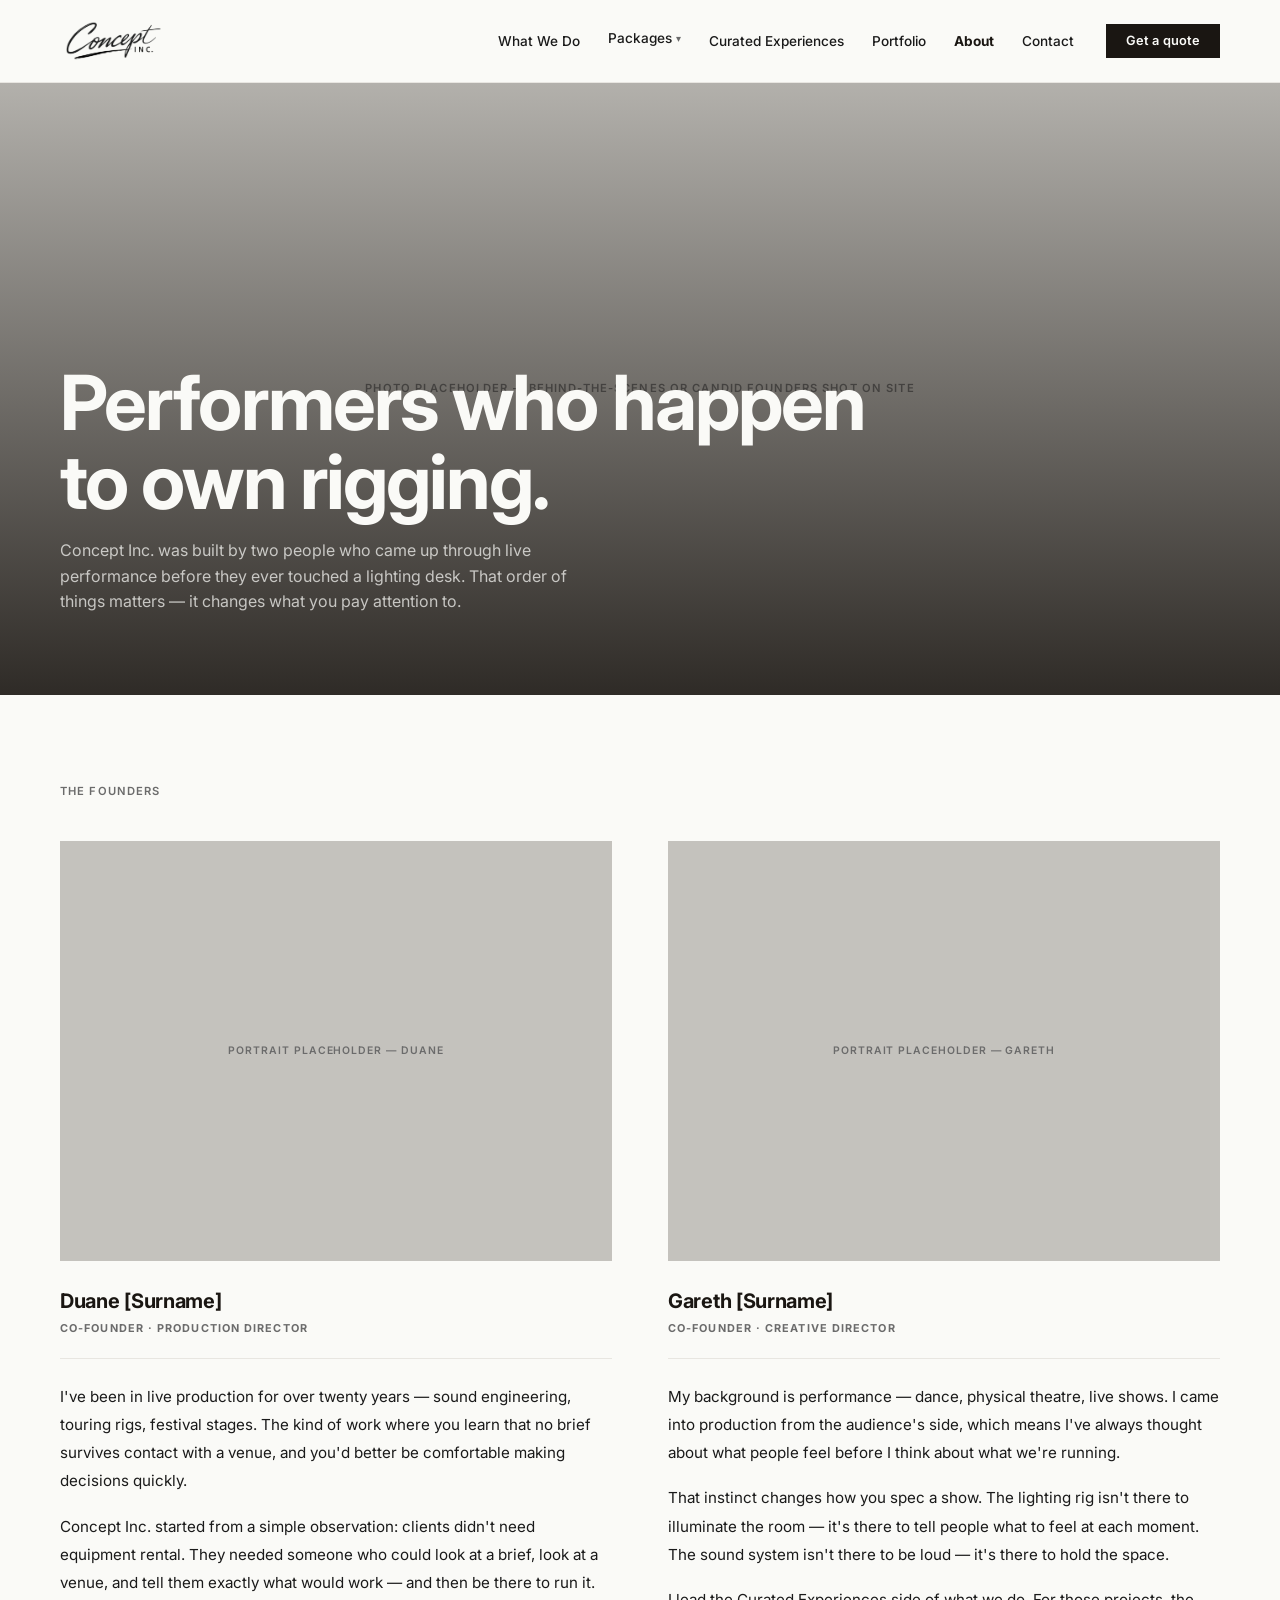
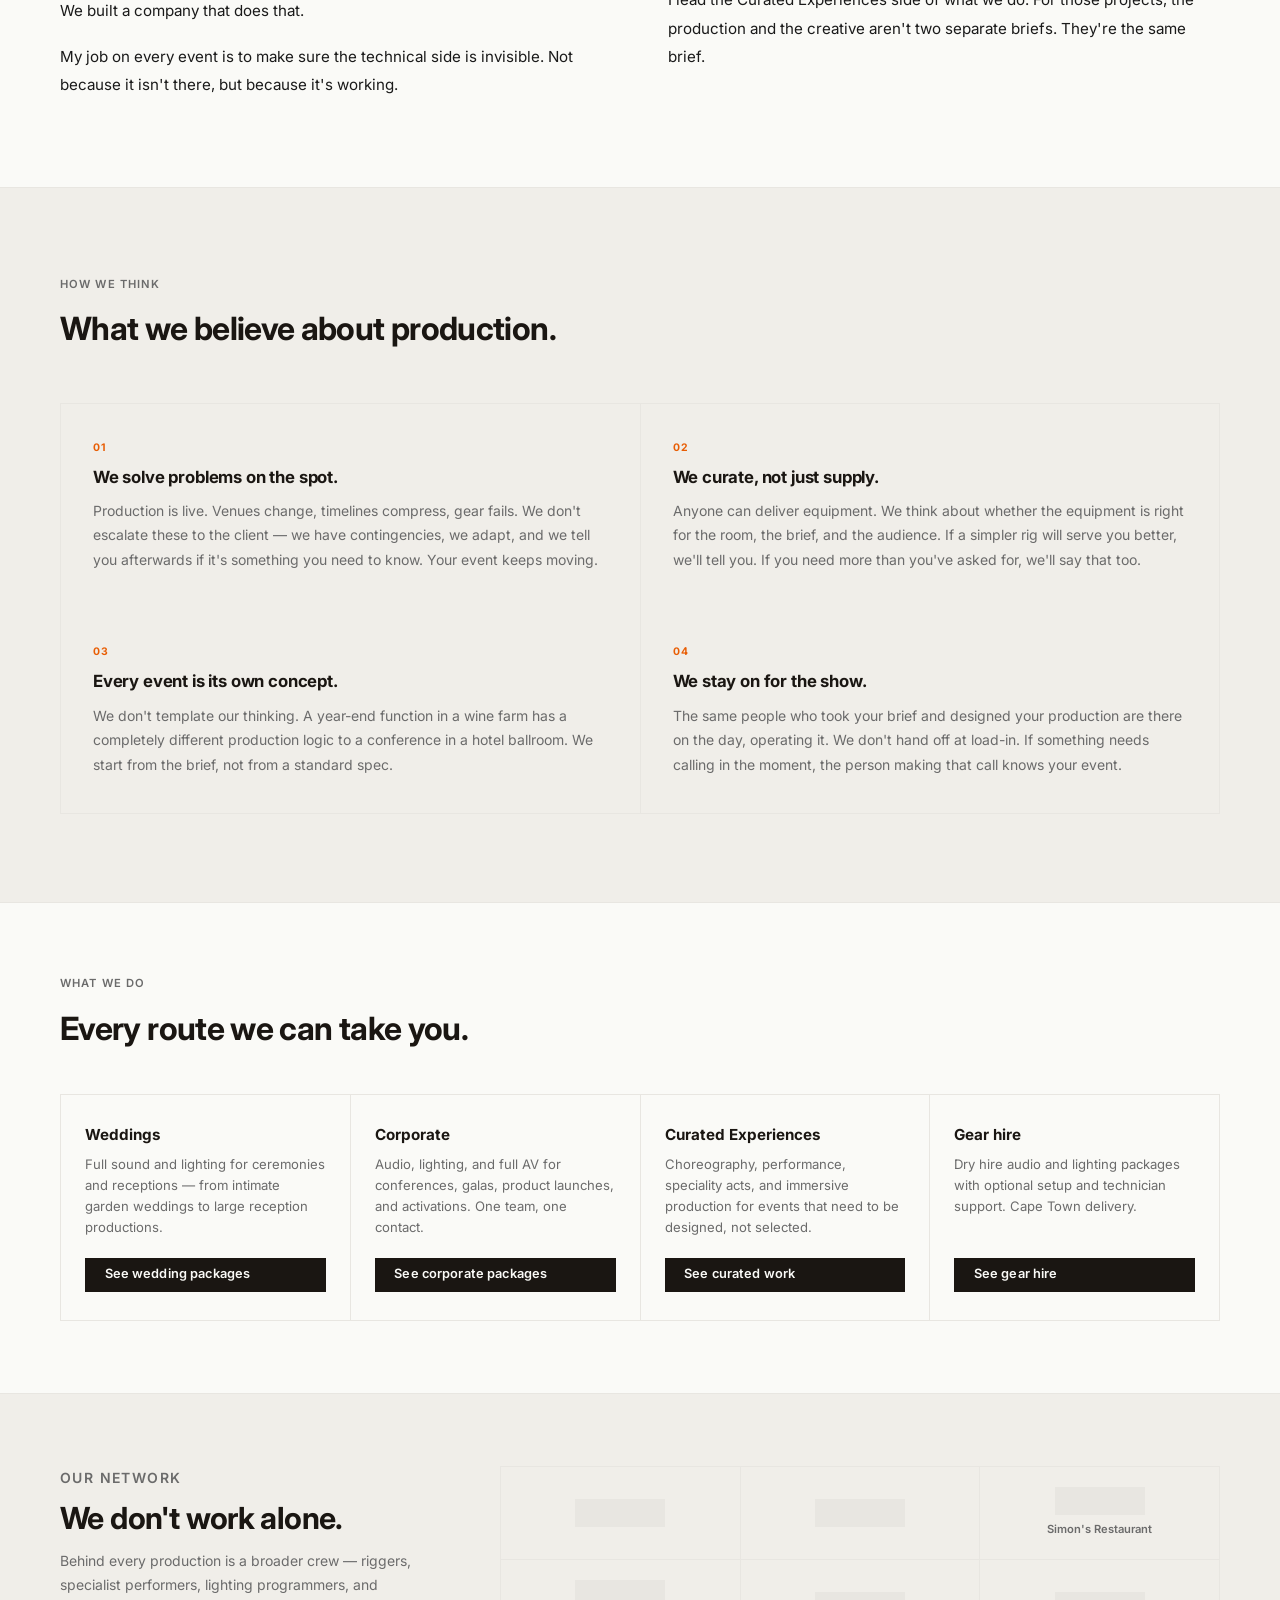
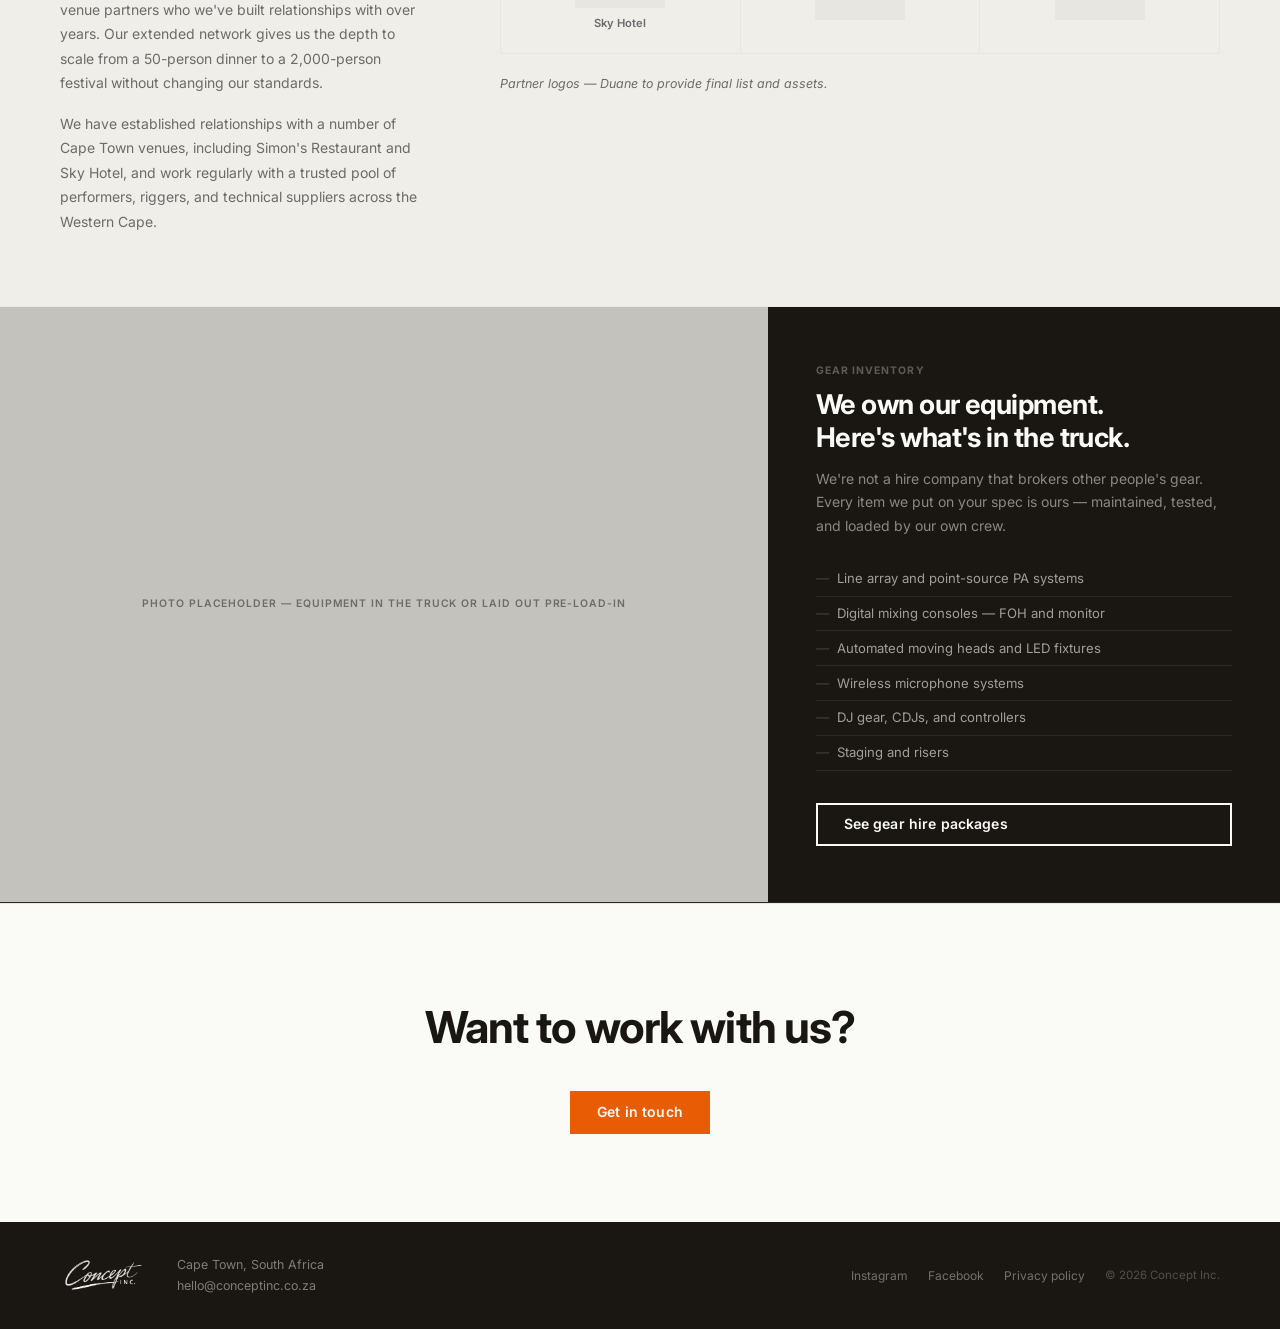
==== about/index.html @ bd7dcf30 "feat: add About page" ====
<!DOCTYPE html>
<html lang="en">
<head>
  <meta charset="UTF-8">
  <meta name="viewport" content="width=device-width, initial-scale=1.0">
  <title>About — Concept Inc.</title>
  <meta name="description" content="Concept Inc. was founded by Duane and Gareth — performers who crossed into production. Cape Town's turnkey event production company.">
  <link rel="preconnect" href="https://fonts.googleapis.com">
  <link rel="preconnect" href="https://fonts.gstatic.com" crossorigin>
  <link href="https://fonts.googleapis.com/css2?family=Inter:ital,wght@0,400;0,500;0,600;0,700;1,700&display=swap" rel="stylesheet">
  <link rel="stylesheet" href="../shared/styles.css">

  <style>
    /*
     * About page — page-specific styles.
     * Most human page on the site. Warmer, more storytelling.
     * Orange: 2× — philosophy numbers (#1), footer CTA btn (#2).
     */

    /* =============================================
       HERO — warmer, more personal than service pages
       ============================================= */
    .hero { min-height: 58vh; }
    .hero-subhead { margin-bottom: 0; }
    @media (min-width: 768px) { .hero { min-height: 68vh; } }

    /* =============================================
       FOUNDERS — 2-col side by side on desktop
       ============================================= */
    .about-founders {
      padding: 5.5rem 0;
      background-color: var(--off-white);
      border-bottom: 1px solid var(--light-grey);
    }

    .about-founders > .container > .section-label {
      margin-bottom: 2.5rem;
    }

    .founders-grid {
      display: grid;
      grid-template-columns: 1fr;
      gap: 4.5rem;
    }

    @media (min-width: 768px) {
      .founders-grid {
        grid-template-columns: repeat(2, 1fr);
        gap: 3.5rem;
      }
    }

    .founder-portrait {
      width: 100%;
      aspect-ratio: 3 / 4;
      max-height: 420px;
      background-color: var(--placeholder);
      display: flex;
      align-items: center;
      justify-content: center;
      color: var(--mid-grey);
      font-size: 0.65rem;
      font-weight: 600;
      letter-spacing: 0.09em;
      text-transform: uppercase;
      margin-bottom: 1.5rem;
      object-fit: cover;
    }

    .founder-name {
      font-size: 1.25rem;
      font-weight: 700;
      color: var(--black);
      letter-spacing: -0.015em;
      margin-bottom: 0.2rem;
    }

    .founder-role {
      font-size: 0.68rem;
      font-weight: 700;
      letter-spacing: 0.1em;
      text-transform: uppercase;
      color: var(--mid-grey);
      display: block;
      margin-bottom: 1.5rem;
      padding-bottom: 1.25rem;
      border-bottom: 1px solid var(--light-grey);
    }

    .founder-bio p {
      font-size: 0.95rem;
      color: var(--soft-black);
      line-height: 1.85;
      margin-bottom: 1.1rem;
    }

    .founder-bio p:last-child { margin-bottom: 0; }

    /* =============================================
       PHILOSOPHY — 4 principles.
       Orange step numbers. 2-col on desktop.
       ============================================= */
    .about-philosophy {
      padding: 5.5rem 0;
      background-color: var(--soft-grey);
      border-bottom: 1px solid var(--light-grey);
    }

    .about-philosophy > .container > .section-label {
      margin-bottom: 0.6rem;
    }

    .about-philosophy > .container > h2 {
      font-size: clamp(1.4rem, 3.5vw, 2rem);
      font-weight: 700;
      color: var(--black);
      letter-spacing: -0.02em;
      margin-bottom: 3rem;
    }

    .philosophy-grid {
      display: grid;
      grid-template-columns: 1fr;
      gap: 0;
    }

    @media (min-width: 768px) {
      .philosophy-grid {
        grid-template-columns: repeat(2, 1fr);
        gap: 0 1px;
        background-color: var(--light-grey);
        border: 1px solid var(--light-grey);
      }
    }

    .philosophy-item {
      padding: 2rem 0;
      border-top: 1px solid var(--light-grey);
    }

    @media (min-width: 768px) {
      .philosophy-item {
        padding: 2.25rem 2rem;
        background-color: var(--soft-grey);
        border-top: none;
      }
    }

    .philosophy-num {
      display: block;
      font-size: 0.65rem;
      font-weight: 700;
      letter-spacing: 0.1em;
      text-transform: uppercase;
      color: var(--orange); /* orange #1 */
      margin-bottom: 0.65rem;
    }

    .philosophy-item h3 {
      font-size: 1.05rem;
      font-weight: 700;
      color: var(--black);
      letter-spacing: -0.01em;
      margin-bottom: 0.65rem;
      line-height: 1.3;
    }

    .philosophy-item p {
      font-size: 0.875rem;
      color: var(--mid-grey);
      line-height: 1.75;
    }

    /* =============================================
       CAPABILITY STRIP
       4 package routes — routing section.
       ============================================= */
    .about-capabilities {
      padding: 4.5rem 0;
      background-color: var(--off-white);
      border-bottom: 1px solid var(--light-grey);
    }

    .about-capabilities > .container > .section-label {
      margin-bottom: 0.6rem;
    }

    .about-capabilities > .container > h2 {
      font-size: clamp(1.4rem, 3.5vw, 2rem);
      font-weight: 700;
      color: var(--black);
      letter-spacing: -0.02em;
      margin-bottom: 2.5rem;
    }

    .capability-grid {
      display: grid;
      grid-template-columns: 1fr;
      gap: 1px;
      background-color: var(--light-grey);
      border: 1px solid var(--light-grey);
    }

    @media (min-width: 560px) {
      .capability-grid { grid-template-columns: repeat(2, 1fr); }
    }

    @media (min-width: 900px) {
      .capability-grid { grid-template-columns: repeat(4, 1fr); }
    }

    .capability-card {
      background-color: var(--off-white);
      padding: 1.75rem 1.5rem;
      display: flex;
      flex-direction: column;
      gap: 0;
    }

    .capability-card h3 {
      font-size: 0.95rem;
      font-weight: 700;
      color: var(--black);
      margin-bottom: 0.4rem;
    }

    .capability-card p {
      font-size: 0.82rem;
      color: var(--mid-grey);
      line-height: 1.6;
      flex: 1;
      margin-bottom: 1.25rem;
    }

    /* =============================================
       PARTNERS & NETWORK
       Logo placeholders + network description.
       ============================================= */
    .about-partners {
      padding: 4.5rem 0;
      background-color: var(--soft-grey);
      border-bottom: 1px solid var(--light-grey);
    }

    .partners-inner {
      display: grid;
      grid-template-columns: 1fr;
      gap: 3rem;
    }

    @media (min-width: 768px) {
      .partners-inner {
        grid-template-columns: 1fr 2fr;
        gap: 5rem;
        align-items: start;
      }
    }

    .partners-intro .section-label {
      margin-bottom: 0.6rem;
    }

    .partners-intro h2 {
      font-size: clamp(1.3rem, 3.5vw, 1.9rem);
      font-weight: 700;
      color: var(--black);
      letter-spacing: -0.02em;
      line-height: 1.2;
      margin-bottom: 0.75rem;
    }

    .partners-intro p {
      font-size: 0.875rem;
      color: var(--mid-grey);
      line-height: 1.75;
    }

    .partners-logos {
      display: grid;
      grid-template-columns: repeat(2, 1fr);
      gap: 1px;
      background-color: var(--light-grey);
      border: 1px solid var(--light-grey);
    }

    @media (min-width: 480px) {
      .partners-logos { grid-template-columns: repeat(3, 1fr); }
    }

    .partner-logo-ph {
      background-color: var(--soft-grey);
      padding: 1.5rem 1.25rem;
      display: flex;
      align-items: center;
      justify-content: center;
    }

    .partner-logo-inner {
      width: 90px;
      height: 28px;
      background-color: var(--light-grey);
    }

    .partner-logo-label {
      font-size: 0.7rem;
      font-weight: 600;
      color: var(--mid-grey);
      text-align: center;
    }

    .partner-named {
      flex-direction: column;
      gap: 0.4rem;
      background-color: var(--soft-grey);
      padding: 1.25rem;
    }

    .about-partners .partners-note {
      font-size: 0.78rem;
      color: var(--mid-grey);
      line-height: 1.65;
      margin-top: 1.25rem;
      font-style: italic;
    }

    /* =============================================
       GEAR INVENTORY TEASER
       Brand black. Split: image left, content right.
       ============================================= */
    .about-gear {
      background-color: var(--black);
      border-bottom: 1px solid rgba(250, 250, 247, 0.08);
    }

    .gear-inner {
      display: grid;
      grid-template-columns: 1fr;
    }

    @media (min-width: 768px) {
      .gear-inner { grid-template-columns: 3fr 2fr; }
    }

    .gear-img {
      min-height: 280px;
      background-color: var(--placeholder);
      display: flex;
      align-items: center;
      justify-content: center;
      color: var(--mid-grey);
      font-size: 0.65rem;
      font-weight: 600;
      letter-spacing: 0.09em;
      text-transform: uppercase;
    }

    @media (min-width: 768px) { .gear-img { min-height: 400px; } }

    .gear-content {
      padding: 3rem 2rem;
      display: flex;
      flex-direction: column;
      justify-content: center;
      gap: 0;
    }

    @media (min-width: 768px) { .gear-content { padding: 3.5rem 3rem; } }

    .gear-label {
      font-size: 0.65rem;
      font-weight: 700;
      letter-spacing: 0.1em;
      text-transform: uppercase;
      color: rgba(250, 250, 247, 0.3);
      display: block;
      margin-bottom: 0.6rem;
    }

    .gear-content h2 {
      font-size: clamp(1.2rem, 3vw, 1.7rem);
      font-weight: 700;
      color: var(--off-white);
      letter-spacing: -0.02em;
      line-height: 1.2;
      margin-bottom: 0.75rem;
    }

    .gear-content > p {
      font-size: 0.875rem;
      color: rgba(250, 250, 247, 0.5);
      line-height: 1.7;
      margin-bottom: 1.5rem;
    }

    .gear-list {
      list-style: none;
      margin-bottom: 2rem;
    }

    .gear-list li {
      font-size: 0.82rem;
      color: rgba(250, 250, 247, 0.6);
      padding: 0.4rem 0;
      border-bottom: 1px solid rgba(250, 250, 247, 0.08);
      display: flex;
      align-items: center;
      gap: 0.5rem;
    }

    .gear-list li::before {
      content: '—';
      color: rgba(250, 250, 247, 0.2);
      flex-shrink: 0;
    }

  </style>
</head>
<body>


  <!-- ============================================================
       HEADER
       ============================================================ -->
  <header class="site-header">
    <div class="container">

      <a href="/" class="wordmark" aria-label="Concept Inc. home">
        <img src="../assets/logo v1.png" alt="Concept Inc." class="wordmark-img">
      </a>

      <div class="header-right">

        <nav aria-label="Primary navigation">
          <ul class="site-nav">
            <li><a href="/what-we-do">What We Do</a></li>
            <li class="has-dropdown">
              <a href="#" class="dropdown-toggle">Packages <span class="chevron" aria-hidden="true">▾</span></a>
              <ul class="dropdown">
                <li><a href="/packages/weddings">Weddings</a></li>
                <li><a href="/packages/corporate">Corporate</a></li>
                <li><a href="/packages/gear-hire">Gear hire</a></li>
                <li><a href="/packages/bespoke">Bespoke quote</a></li>
              </ul>
            </li>
            <li><a href="/curated-experiences">Curated Experiences</a></li>
            <li><a href="/portfolio">Portfolio</a></li>
            <li><a href="/about" aria-current="page">About</a></li>
            <li><a href="/contact">Contact</a></li>
          </ul>
        </nav>

        <div class="header-actions">
          <a href="/contact" class="btn btn-black btn-sm header-quote">Get a quote</a>
          <span class="mobile-toggle" aria-label="Open menu">Menu</span>
        </div>

      </div>

    </div>
  </header>


  <!-- ============================================================
       HERO — personal, warmer than service pages. No CTAs.
       ============================================================ -->
  <section class="hero" aria-label="About Concept Inc.">

    <div class="hero-bg" aria-hidden="true" role="img">
      PHOTO PLACEHOLDER — Behind-the-scenes or candid founders shot on site
    </div>

    <div class="hero-overlay" aria-hidden="true"></div>

    <div class="hero-content">
      <h1>Performers who happen<br>to own rigging.</h1>
      <p class="hero-subhead">
        Concept Inc. was built by two people who came up through live
        performance before they ever touched a lighting desk. That order
        of things matters — it changes what you pay attention to.
      </p>
    </div>

  </section>


  <!-- ============================================================
       FOUNDERS — Duane and Gareth side by side.
       ============================================================ -->
  <section class="about-founders" aria-label="Our founders">
    <div class="container">

      <p class="section-label">The founders</p>

      <div class="founders-grid">

        <!-- Duane -->
        <div class="founder">
          <div class="founder-portrait img-placeholder" role="img" aria-label="Duane — portrait placeholder">
            Portrait placeholder — Duane
          </div>
          <h2 class="founder-name">Duane [Surname]</h2>
          <span class="founder-role">Co-founder · Production Director</span>
          <div class="founder-bio">
            <p>
              I've been in live production for over twenty years — sound
              engineering, touring rigs, festival stages. The kind of work
              where you learn that no brief survives contact with a venue,
              and you'd better be comfortable making decisions quickly.
            </p>
            <p>
              Concept Inc. started from a simple observation: clients didn't
              need equipment rental. They needed someone who could look at
              a brief, look at a venue, and tell them exactly what would
              work — and then be there to run it. We built a company that
              does that.
            </p>
            <p>
              My job on every event is to make sure the technical side is
              invisible. Not because it isn't there, but because it's working.
            </p>
          </div>
        </div>

        <!-- Gareth -->
        <div class="founder">
          <div class="founder-portrait img-placeholder" role="img" aria-label="Gareth — portrait placeholder">
            Portrait placeholder — Gareth
          </div>
          <h2 class="founder-name">Gareth [Surname]</h2>
          <span class="founder-role">Co-founder · Creative Director</span>
          <div class="founder-bio">
            <p>
              My background is performance — dance, physical theatre, live
              shows. I came into production from the audience's side, which
              means I've always thought about what people feel before I think
              about what we're running.
            </p>
            <p>
              That instinct changes how you spec a show. The lighting rig
              isn't there to illuminate the room — it's there to tell people
              what to feel at each moment. The sound system isn't there to
              be loud — it's there to hold the space.
            </p>
            <p>
              I lead the Curated Experiences side of what we do. For those
              projects, the production and the creative aren't two separate
              briefs. They're the same brief.
            </p>
          </div>
        </div>

      </div>

    </div>
  </section>


  <!-- ============================================================
       PHILOSOPHY — 4 principles. Orange step numbers.
       ============================================================ -->
  <section class="about-philosophy" aria-label="Our philosophy">
    <div class="container">

      <p class="section-label">How we think</p>
      <h2>What we believe about production.</h2>

      <div class="philosophy-grid">

        <div class="philosophy-item">
          <span class="philosophy-num">01</span>
          <h3>We solve problems on the spot.</h3>
          <p>
            Production is live. Venues change, timelines compress, gear
            fails. We don't escalate these to the client — we have
            contingencies, we adapt, and we tell you afterwards if it's
            something you need to know. Your event keeps moving.
          </p>
        </div>

        <div class="philosophy-item">
          <span class="philosophy-num">02</span>
          <h3>We curate, not just supply.</h3>
          <p>
            Anyone can deliver equipment. We think about whether the
            equipment is right for the room, the brief, and the audience.
            If a simpler rig will serve you better, we'll tell you. If
            you need more than you've asked for, we'll say that too.
          </p>
        </div>

        <div class="philosophy-item">
          <span class="philosophy-num">03</span>
          <h3>Every event is its own concept.</h3>
          <p>
            We don't template our thinking. A year-end function in a wine
            farm has a completely different production logic to a conference
            in a hotel ballroom. We start from the brief, not from a
            standard spec.
          </p>
        </div>

        <div class="philosophy-item">
          <span class="philosophy-num">04</span>
          <h3>We stay on for the show.</h3>
          <p>
            The same people who took your brief and designed your production
            are there on the day, operating it. We don't hand off at
            load-in. If something needs calling in the moment, the person
            making that call knows your event.
          </p>
        </div>

      </div>

    </div>
  </section>


  <!-- ============================================================
       CAPABILITY STRIP — 4 package routes
       ============================================================ -->
  <section class="about-capabilities" aria-label="What we do">
    <div class="container">

      <p class="section-label">What we do</p>
      <h2>Every route we can take you.</h2>

      <div class="capability-grid">

        <div class="capability-card">
          <h3>Weddings</h3>
          <p>Full sound and lighting for ceremonies and receptions — from intimate garden weddings to large reception productions.</p>
          <a href="/packages/weddings" class="btn btn-black btn-sm">See wedding packages</a>
        </div>

        <div class="capability-card">
          <h3>Corporate</h3>
          <p>Audio, lighting, and full AV for conferences, galas, product launches, and activations. One team, one contact.</p>
          <a href="/packages/corporate" class="btn btn-black btn-sm">See corporate packages</a>
        </div>

        <div class="capability-card">
          <h3>Curated Experiences</h3>
          <p>Choreography, performance, speciality acts, and immersive production for events that need to be designed, not selected.</p>
          <a href="/curated-experiences" class="btn btn-black btn-sm">See curated work</a>
        </div>

        <div class="capability-card">
          <h3>Gear hire</h3>
          <p>Dry hire audio and lighting packages with optional setup and technician support. Cape Town delivery.</p>
          <a href="/packages/gear-hire" class="btn btn-black btn-sm">See gear hire</a>
        </div>

      </div>

    </div>
  </section>


  <!-- ============================================================
       PARTNERS & NETWORK
       Supplier partners + key venue relationships.
       ============================================================ -->
  <section class="about-partners" aria-label="Partners and network">
    <div class="container">
      <div class="partners-inner">

        <!-- Left: intro -->
        <div class="partners-intro">
          <p class="section-label">Our network</p>
          <h2>We don't work alone.</h2>
          <p>
            Behind every production is a broader crew — riggers, specialist
            performers, lighting programmers, and venue partners who we've
            built relationships with over years. Our extended network gives
            us the depth to scale from a 50-person dinner to a 2,000-person
            festival without changing our standards.
          </p>
          <p style="margin-top:1rem; font-size: 0.875rem; color: var(--mid-grey); line-height:1.75;">
            We have established relationships with a number of Cape Town
            venues, including Simon's Restaurant and Sky Hotel, and work
            regularly with a trusted pool of performers, riggers, and
            technical suppliers across the Western Cape.
          </p>
        </div>

        <!-- Right: logo placeholders -->
        <div>
          <div class="partners-logos">

            <div class="partner-logo-ph">
              <div>
                <div class="partner-logo-inner"></div>
              </div>
            </div>

            <div class="partner-logo-ph">
              <div>
                <div class="partner-logo-inner"></div>
              </div>
            </div>

            <div class="partner-logo-ph" style="flex-direction:column; gap:0.4rem; align-items:center; justify-content:center; padding:1.25rem;">
              <div class="partner-logo-inner"></div>
              <span class="partner-logo-label">Simon's Restaurant</span>
            </div>

            <div class="partner-logo-ph" style="flex-direction:column; gap:0.4rem; align-items:center; justify-content:center; padding:1.25rem;">
              <div class="partner-logo-inner"></div>
              <span class="partner-logo-label">Sky Hotel</span>
            </div>

            <div class="partner-logo-ph">
              <div>
                <div class="partner-logo-inner"></div>
              </div>
            </div>

            <div class="partner-logo-ph">
              <div>
                <div class="partner-logo-inner"></div>
              </div>
            </div>

          </div>
          <p class="partners-note">Partner logos — Duane to provide final list and assets.</p>
        </div>

      </div>
    </div>
  </section>


  <!-- ============================================================
       GEAR INVENTORY TEASER
       Brand black. Image left, content right.
       ============================================================ -->
  <section class="about-gear" aria-label="Our equipment">
    <div class="container" style="padding:0; max-width:100%;">
      <div class="gear-inner">

        <div class="gear-img" role="img" aria-label="Gear / equipment photo placeholder">
          PHOTO PLACEHOLDER — Equipment in the truck or laid out pre-load-in
        </div>

        <div class="gear-content">
          <span class="gear-label">Gear inventory</span>
          <h2>We own our equipment.<br>Here's what's in the truck.</h2>
          <p>
            We're not a hire company that brokers other people's gear.
            Every item we put on your spec is ours — maintained, tested,
            and loaded by our own crew.
          </p>
          <ul class="gear-list" aria-label="Equipment categories">
            <li>Line array and point-source PA systems</li>
            <li>Digital mixing consoles — FOH and monitor</li>
            <li>Automated moving heads and LED fixtures</li>
            <li>Wireless microphone systems</li>
            <li>DJ gear, CDJs, and controllers</li>
            <li>Staging and risers</li>
          </ul>
          <a href="/packages/gear-hire" class="btn btn-outline-light">See gear hire packages</a>
        </div>

      </div>
    </div>
  </section>


  <!-- ============================================================
       FOOTER CTA
       ============================================================ -->
  <section class="footer-cta" aria-label="Get in touch">
    <div class="container">
      <h2>Want to work with us?</h2>
      <a href="/contact" class="btn btn-orange">Get in touch</a>
    </div>
  </section>


  <!-- ============================================================
       FOOTER
       ============================================================ -->
  <footer class="site-footer" aria-label="Site footer">
    <div class="container">

      <div class="footer-top">
        <a href="/" class="footer-wordmark" aria-label="Concept Inc. home">
          <img src="../assets/logo v1 light.png" alt="Concept Inc." style="height:40px;width:auto;display:block;">
        </a>
        <p class="footer-meta">
          Cape Town, South Africa<br>
          hello@conceptinc.co.za
        </p>
      </div>

      <nav aria-label="Footer links">
        <div class="footer-links">
          <a href="#">Instagram</a>
          <a href="#">Facebook</a>
          <a href="#">Privacy policy</a>
          <span class="footer-copy">© 2026 Concept Inc.</span>
        </div>
      </nav>

    </div>
  </footer>


</body>
</html>
---- shared/styles.css ----
/*
 * shared/styles.css
 * Concept Inc. wireframe — styles shared across all pages.
 * Google Fonts <link> is included per-page in each HTML <head>.
 */

/* =============================================
   RESET & BASE
   ============================================= */
*, *::before, *::after {
  box-sizing: border-box;
  margin: 0;
  padding: 0;
}

:root {
  --black:         #1A1612;
  --off-white:     #FAFAF7;
  --orange:        #E85D04;
  --soft-black:    #1A1A1A;
  --mid-grey:      #6B6B6B;
  --light-grey:    #E8E6E1;
  --soft-grey:     #F0EEE9;
  --placeholder:   #C4C2BD;
  --header-height: 82px;
}

html { font-size: 16px; }

body {
  font-family: 'Inter', sans-serif;
  background-color: var(--off-white);
  color: var(--soft-black);
  line-height: 1.6;
}

/* =============================================
   LAYOUT
   ============================================= */
.container {
  width: 100%;
  max-width: 1200px;
  margin: 0 auto;
  padding: 0 1.25rem;
}

/* =============================================
   UTILITIES
   ============================================= */
.img-placeholder {
  background-color: var(--placeholder);
  display: flex;
  align-items: center;
  justify-content: center;
  color: var(--mid-grey);
  font-size: 0.7rem;
  font-weight: 600;
  letter-spacing: 0.08em;
  text-transform: uppercase;
}

.eyebrow {
  display: block;
  font-size: 0.7rem;
  font-weight: 600;
  letter-spacing: 0.12em;
  text-transform: uppercase;
}

.section-label {
  font-size: 0.7rem;
  font-weight: 600;
  letter-spacing: 0.1em;
  text-transform: uppercase;
  color: var(--mid-grey);
  margin-bottom: 0.75rem;
}

.card-link {
  margin-top: 0.9rem;
  font-size: 0.82rem;
  font-weight: 600;
  color: var(--black);
  text-decoration: none;
  display: inline-flex;
  align-items: center;
  gap: 0.3rem;
}

.card-link::after { content: '→'; }

/* =============================================
   BUTTONS
   ============================================= */
.btn {
  display: inline-block;
  padding: 0.8rem 1.6rem;
  font-family: 'Inter', sans-serif;
  font-size: 0.875rem;
  font-weight: 600;
  letter-spacing: 0.01em;
  text-decoration: none;
  border: 2px solid transparent;
  cursor: pointer;
  line-height: 1;
}

.btn-sm { padding: 0.55rem 1.1rem; font-size: 0.8rem; }

.btn-black {
  background-color: var(--black);
  color: var(--off-white);
  border-color: var(--black);
}

.btn-outline-dark {
  background-color: transparent;
  color: var(--black);
  border-color: var(--black);
}

.btn-outline-light {
  background-color: transparent;
  color: var(--off-white);
  border-color: var(--off-white);
}

.btn-orange {
  background-color: var(--orange);
  color: var(--off-white);
  border-color: var(--orange);
}

/* =============================================
   HEADER
   ============================================= */
.site-header {
  position: sticky;
  top: 0;
  z-index: 100;
  background-color: var(--off-white);
  border-bottom: 1px solid var(--light-grey);
  padding: 1rem 0;
}

.site-header .container {
  display: flex;
  align-items: center;
  justify-content: flex-start;
  gap: 1rem;
}

.wordmark {
  display: flex;
  align-items: center;
  flex-shrink: 0;
  text-decoration: none;
}

.wordmark-img {
  height: 50px;
  width: auto;
  display: block;
}

/* Nav — hidden on mobile, shown at md+ */
.site-nav {
  display: none;
  list-style: none;
  gap: 1.75rem;
}

.site-nav a {
  font-size: 0.85rem;
  font-weight: 500;
  color: var(--soft-black);
  text-decoration: none;
}

.site-nav a:hover { color: var(--black); }

.site-nav a[aria-current="page"] {
  color: var(--black);
  font-weight: 700;
}

/* Packages dropdown */
.has-dropdown { position: relative; }

.dropdown-toggle {
  display: flex;
  align-items: center;
  gap: 0.25rem;
  cursor: default;
}

.chevron {
  font-size: 0.6rem;
  color: var(--mid-grey);
}

.dropdown {
  display: none;
  list-style: none;
  padding: 0;
}

/* Desktop: absolute panel below parent */
@media (min-width: 768px) {
  .dropdown {
    position: absolute;
    top: calc(100% + 0.75rem);
    left: 0;
    z-index: 200;
    background-color: var(--off-white);
    border: 1px solid var(--light-grey);
    min-width: 160px;
    padding: 0.4rem 0;
  }

  .has-dropdown:hover .dropdown,
  .has-dropdown:focus-within .dropdown {
    display: block;
  }

  .dropdown li a {
    display: block;
    padding: 0.55rem 1rem;
    font-size: 0.82rem;
    font-weight: 500;
    color: var(--soft-black);
    white-space: nowrap;
  }

  .dropdown li a:hover {
    background-color: var(--light-grey);
    color: var(--black);
  }
}

/* Mobile: inline expand on focus */
@media (max-width: 767px) {
  .has-dropdown:focus-within .dropdown {
    display: block;
    padding-left: 1rem;
    margin-top: 0.4rem;
  }

  .dropdown li a {
    display: block;
    padding: 0.35rem 0;
    font-size: 0.82rem;
    font-weight: 500;
    color: var(--soft-black);
  }
}

.header-right {
  display: flex;
  align-items: center;
  gap: 2rem;
  margin-left: auto;
}

.header-actions { display: flex; align-items: center; gap: 1rem; }

.header-quote { display: none; }

.mobile-toggle {
  font-size: 0.75rem;
  font-weight: 500;
  color: var(--mid-grey);
  border: 1px solid var(--light-grey);
  padding: 0.4rem 0.8rem;
  cursor: pointer;
  letter-spacing: 0.04em;
}

/* =============================================
   HERO — base component
   Each page sets its own min-height.
   ============================================= */
.hero {
  position: relative;
  display: flex;
  align-items: flex-end;
  overflow: hidden;
}

.hero-bg {
  position: absolute;
  inset: 0;
  width: 100%;
  height: 100%;
  background-color: var(--placeholder);
  display: flex;
  align-items: center;
  justify-content: center;
  color: var(--mid-grey);
  font-size: 0.7rem;
  font-weight: 600;
  letter-spacing: 0.1em;
  text-transform: uppercase;
}

.hero-overlay {
  position: absolute;
  inset: 0;
  background: linear-gradient(
    to top,
    rgba(26, 22, 18, 0.88) 0%,
    rgba(26, 22, 18, 0.45) 55%,
    rgba(26, 22, 18, 0.1) 100%
  );
}

.hero-content {
  position: relative;
  z-index: 2;
  width: 100%;
  padding: 3rem 1.25rem 4rem;
  max-width: 1200px;
  margin: 0 auto;
}

.hero h1 {
  font-size: clamp(2.6rem, 8vw, 4.75rem);
  font-weight: 700;
  color: var(--off-white);
  line-height: 1.05;
  letter-spacing: -0.025em;
  margin-bottom: 1rem;
}

.hero-subhead {
  font-size: 1rem;
  color: rgba(250, 250, 247, 0.72);
  line-height: 1.6;
  max-width: 540px;
  margin-bottom: 2rem;
}

.hero-ctas {
  display: flex;
  flex-wrap: wrap;
  gap: 0.75rem;
}

/* =============================================
   FOOTER CTA BAND
   ============================================= */
.footer-cta {
  background-color: var(--off-white);
  padding: 5.5rem 0;
  text-align: center;
  border-top: 1px solid var(--light-grey);
}

.footer-cta h2 {
  font-size: clamp(1.8rem, 5vw, 2.75rem);
  font-weight: 700;
  color: var(--black);
  letter-spacing: -0.02em;
  margin-bottom: 1.75rem;
}

/* =============================================
   SITE FOOTER
   ============================================= */
.site-footer {
  background-color: var(--black);
  padding: 2rem 0;
}

.site-footer .container {
  display: flex;
  flex-direction: column;
  gap: 1.25rem;
}

.footer-top {
  display: flex;
  flex-direction: column;
  gap: 0.75rem;
}

.footer-wordmark { text-decoration: none; }

.footer-meta {
  font-size: 0.78rem;
  color: rgba(250, 250, 247, 0.45);
  line-height: 1.7;
}

.footer-links {
  display: flex;
  flex-wrap: wrap;
  gap: 1.25rem;
}

.footer-links a {
  font-size: 0.75rem;
  color: rgba(250, 250, 247, 0.4);
  text-decoration: none;
}

.footer-links a:hover { color: rgba(250, 250, 247, 0.7); }

.footer-copy {
  font-size: 0.72rem;
  color: rgba(250, 250, 247, 0.25);
}

/* =============================================
   RESPONSIVE — TABLET (≥ 768px)
   ============================================= */
@media (min-width: 768px) {
  .site-nav { display: flex; }
  .header-quote { display: inline-block; }
  .mobile-toggle { display: none; }

  .site-footer .container {
    flex-direction: row;
    align-items: center;
    justify-content: space-between;
  }

  .footer-top {
    flex-direction: row;
    align-items: center;
    gap: 2rem;
  }
}

/* =============================================
   RESPONSIVE — DESKTOP (≥ 1024px)
   ============================================= */
@media (min-width: 1024px) {
  .hero-content { padding-bottom: 5rem; }
}
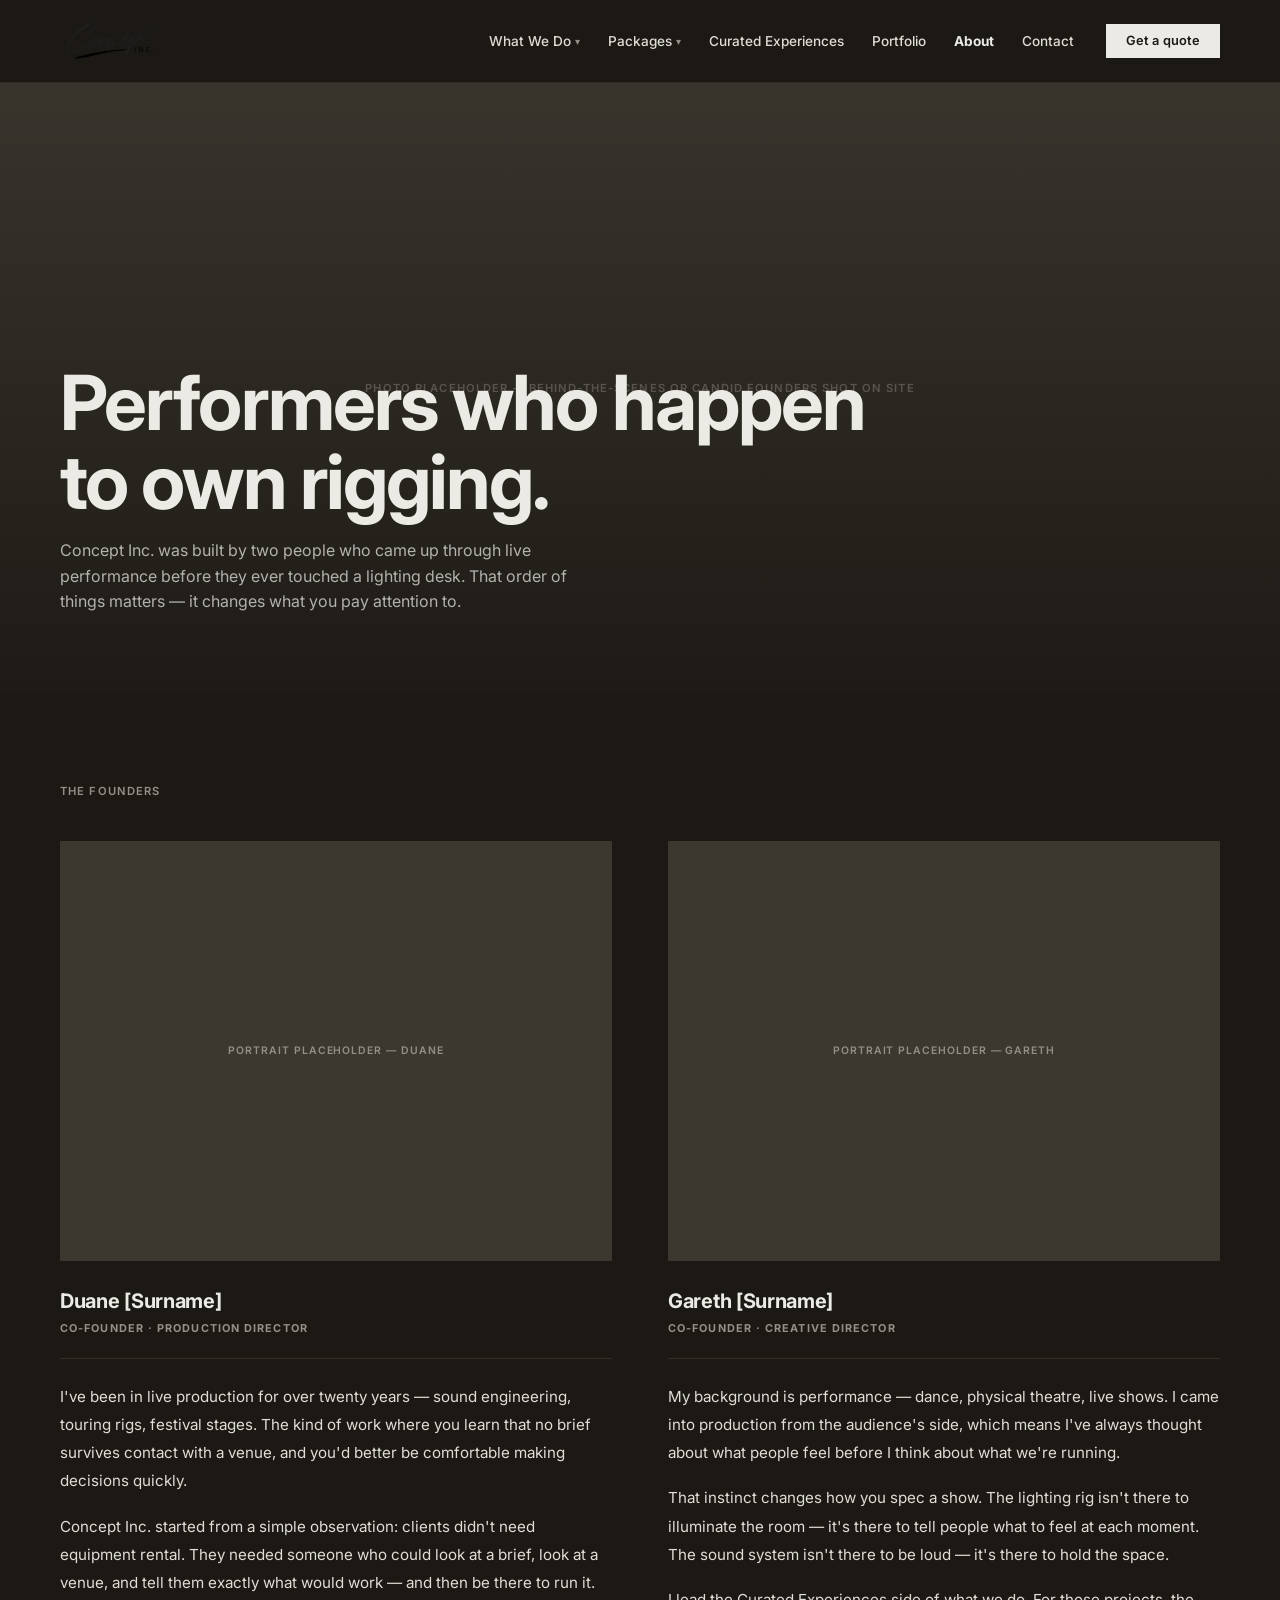
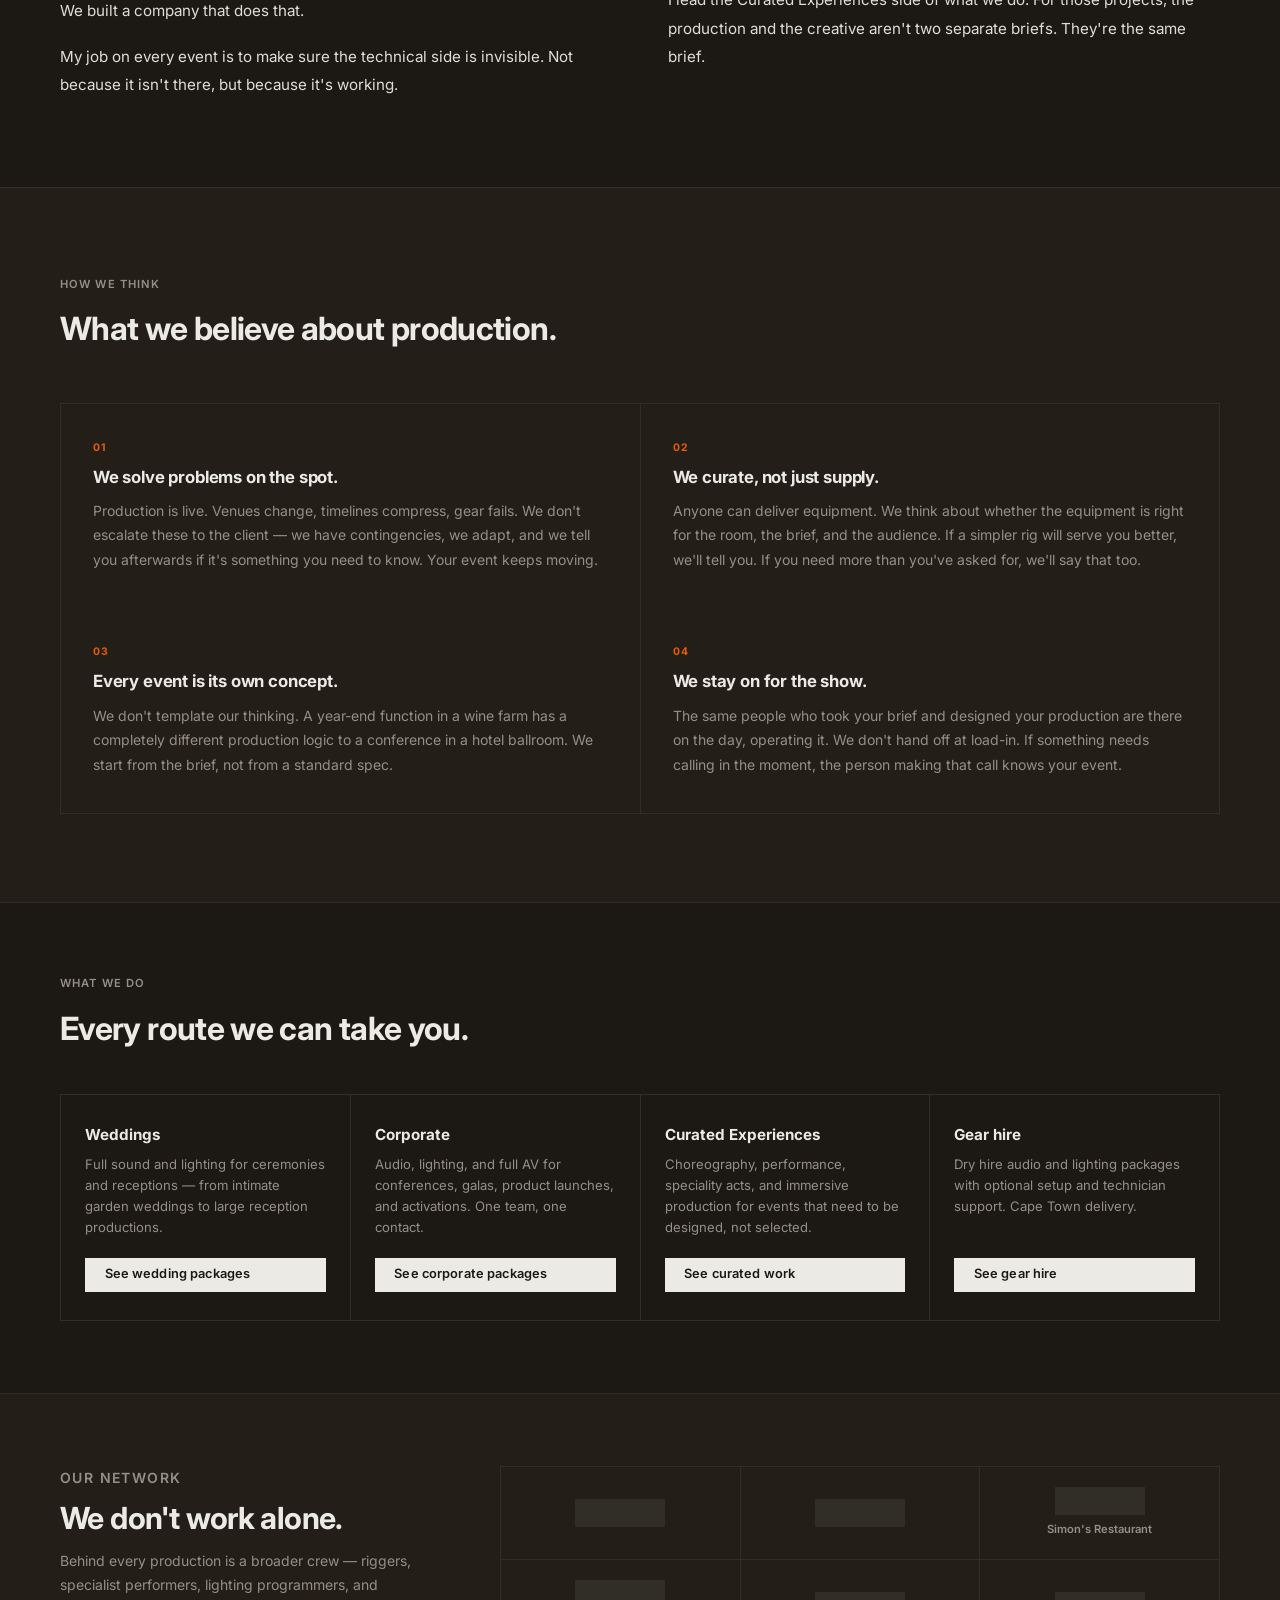
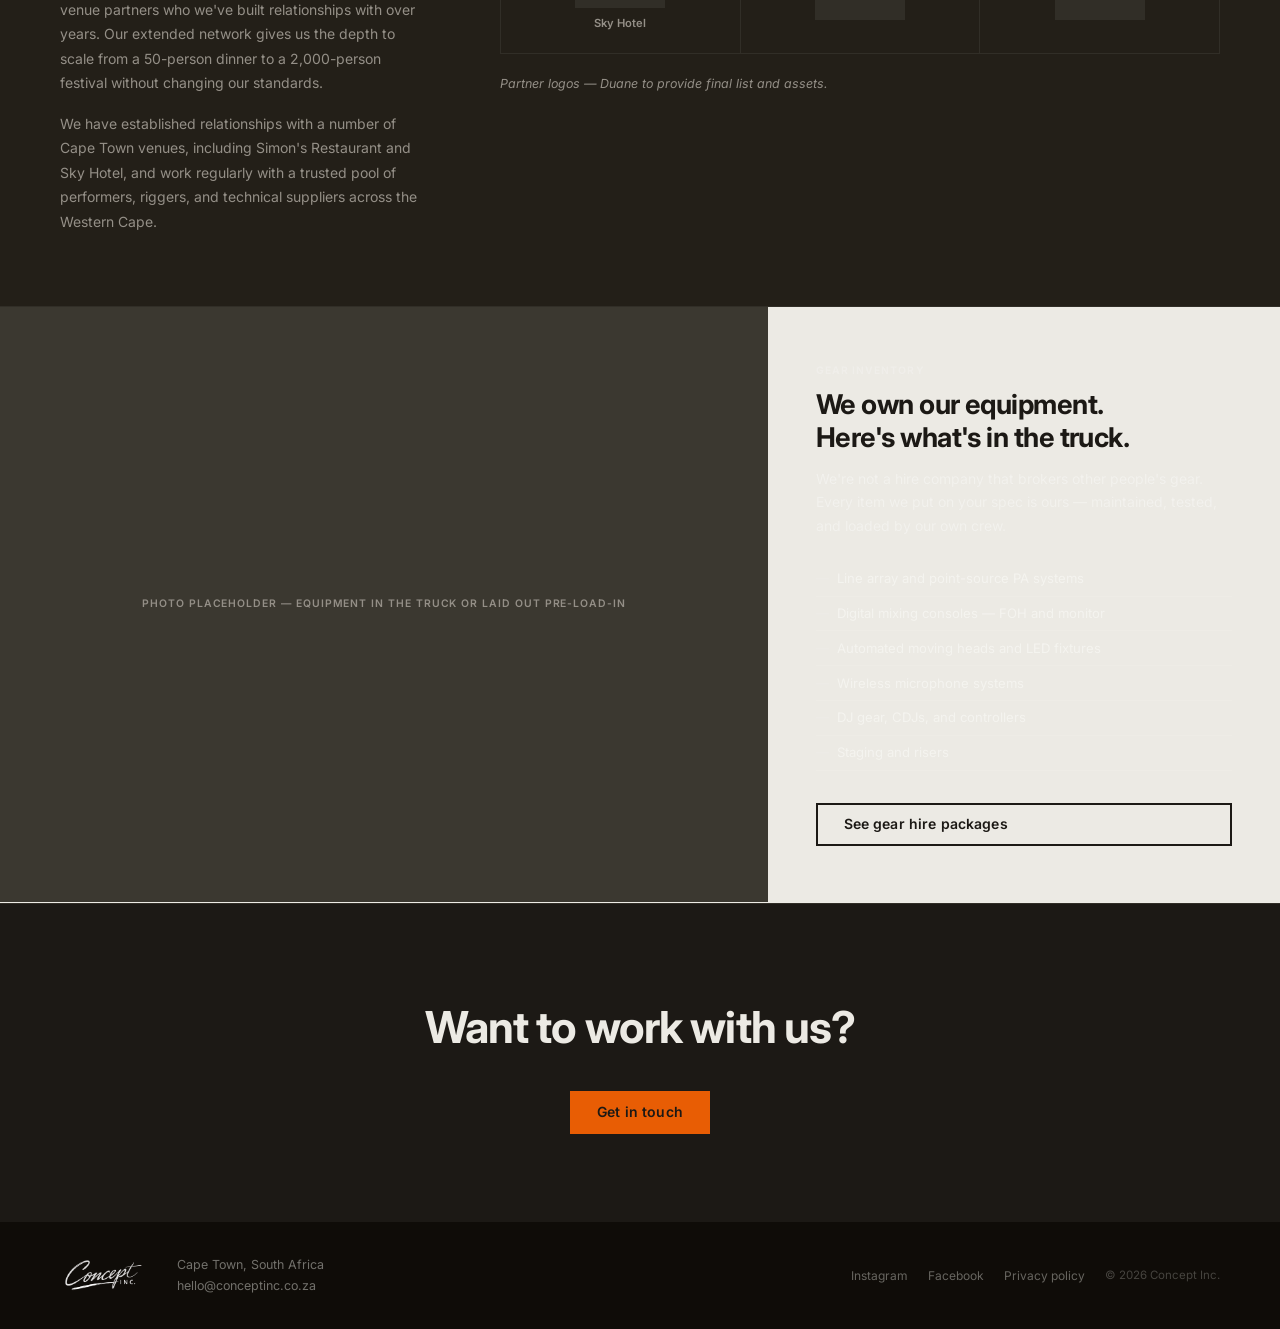
==== commit eab2b03b: "feat: What We Do nav dropdown, fix Packages alignment, dark theme preview - Add What We Do dropdown " ====
--- a/about/index.html
+++ b/about/index.html
@@ -1,5 +1,5 @@
 <!DOCTYPE html>
-<html lang="en">
+<html lang="en" class="dark">
 <head>
   <meta charset="UTF-8">
   <meta name="viewport" content="width=device-width, initial-scale=1.0">
@@ -432,7 +432,15 @@
 
         <nav aria-label="Primary navigation">
           <ul class="site-nav">
-            <li><a href="/what-we-do">What We Do</a></li>
+            <li class="has-dropdown">
+              <a href="/what-we-do" class="dropdown-toggle">What We Do <span class="chevron" aria-hidden="true">▾</span></a>
+              <ul class="dropdown">
+                <li><a href="/what-we-do#audio">Audio</a></li>
+                <li><a href="/what-we-do#lighting">Lighting</a></li>
+                <li><a href="/what-we-do#visual">Visual</a></li>
+                <li><a href="/what-we-do#full-production">Full Production</a></li>
+              </ul>
+            </li>
             <li class="has-dropdown">
               <a href="#" class="dropdown-toggle">Packages <span class="chevron" aria-hidden="true">▾</span></a>
               <ul class="dropdown">
--- a/shared/styles.css
+++ b/shared/styles.css
@@ -188,7 +188,7 @@
 .has-dropdown { position: relative; }
 
 .dropdown-toggle {
-  display: flex;
+  display: inline-flex;
   align-items: center;
   gap: 0.25rem;
   cursor: default;
@@ -438,3 +438,28 @@
 @media (min-width: 1024px) {
   .hero-content { padding-bottom: 5rem; }
 }
+
+/* ==============================================
+   DARK THEME PREVIEW — client preview only.
+   Add class="dark" to <html> on all pages.
+   ============================================= */
+html.dark {
+  --off-white:   #1C1915;
+  --soft-grey:   #231F18;
+  --light-grey:  #312E27;
+  --soft-black:  #E0DDD7;
+  --black:       #ECEAE4;
+  --mid-grey:    #948F87;
+  --placeholder: #3B3830;
+}
+
+/* Hero text — var(--off-white) is now dark, must override */
+html.dark .hero h1 { color: #ECEAE4; }
+html.dark .hero-subhead { color: rgba(236, 234, 228, 0.72); }
+
+/* Site footer — was var(--black) bg (now near-white in dark), re-darken */
+html.dark .site-footer { background-color: #0F0C08; }
+html.dark .footer-meta { color: rgba(236, 234, 228, 0.45); }
+html.dark .footer-links a { color: rgba(236, 234, 228, 0.4); }
+html.dark .footer-links a:hover { color: rgba(236, 234, 228, 0.7); }
+html.dark .footer-copy { color: rgba(236, 234, 228, 0.25); }
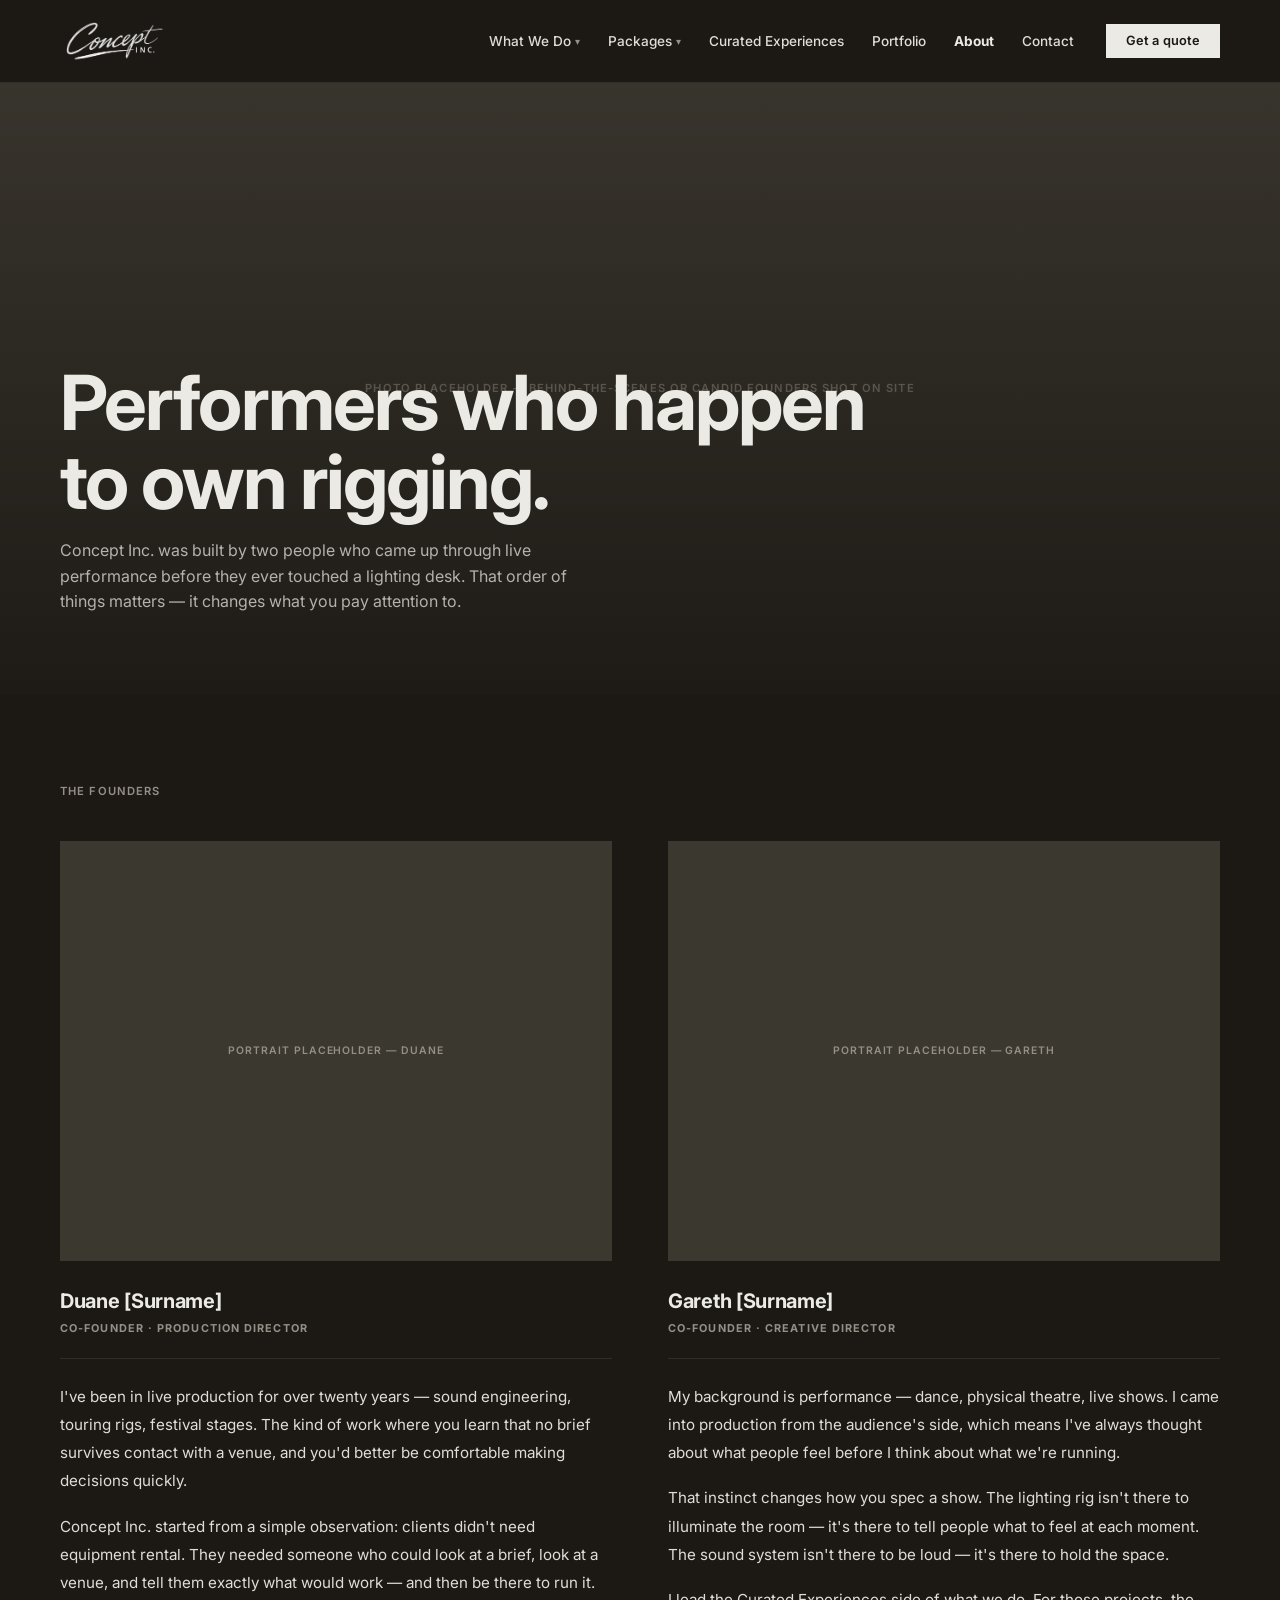
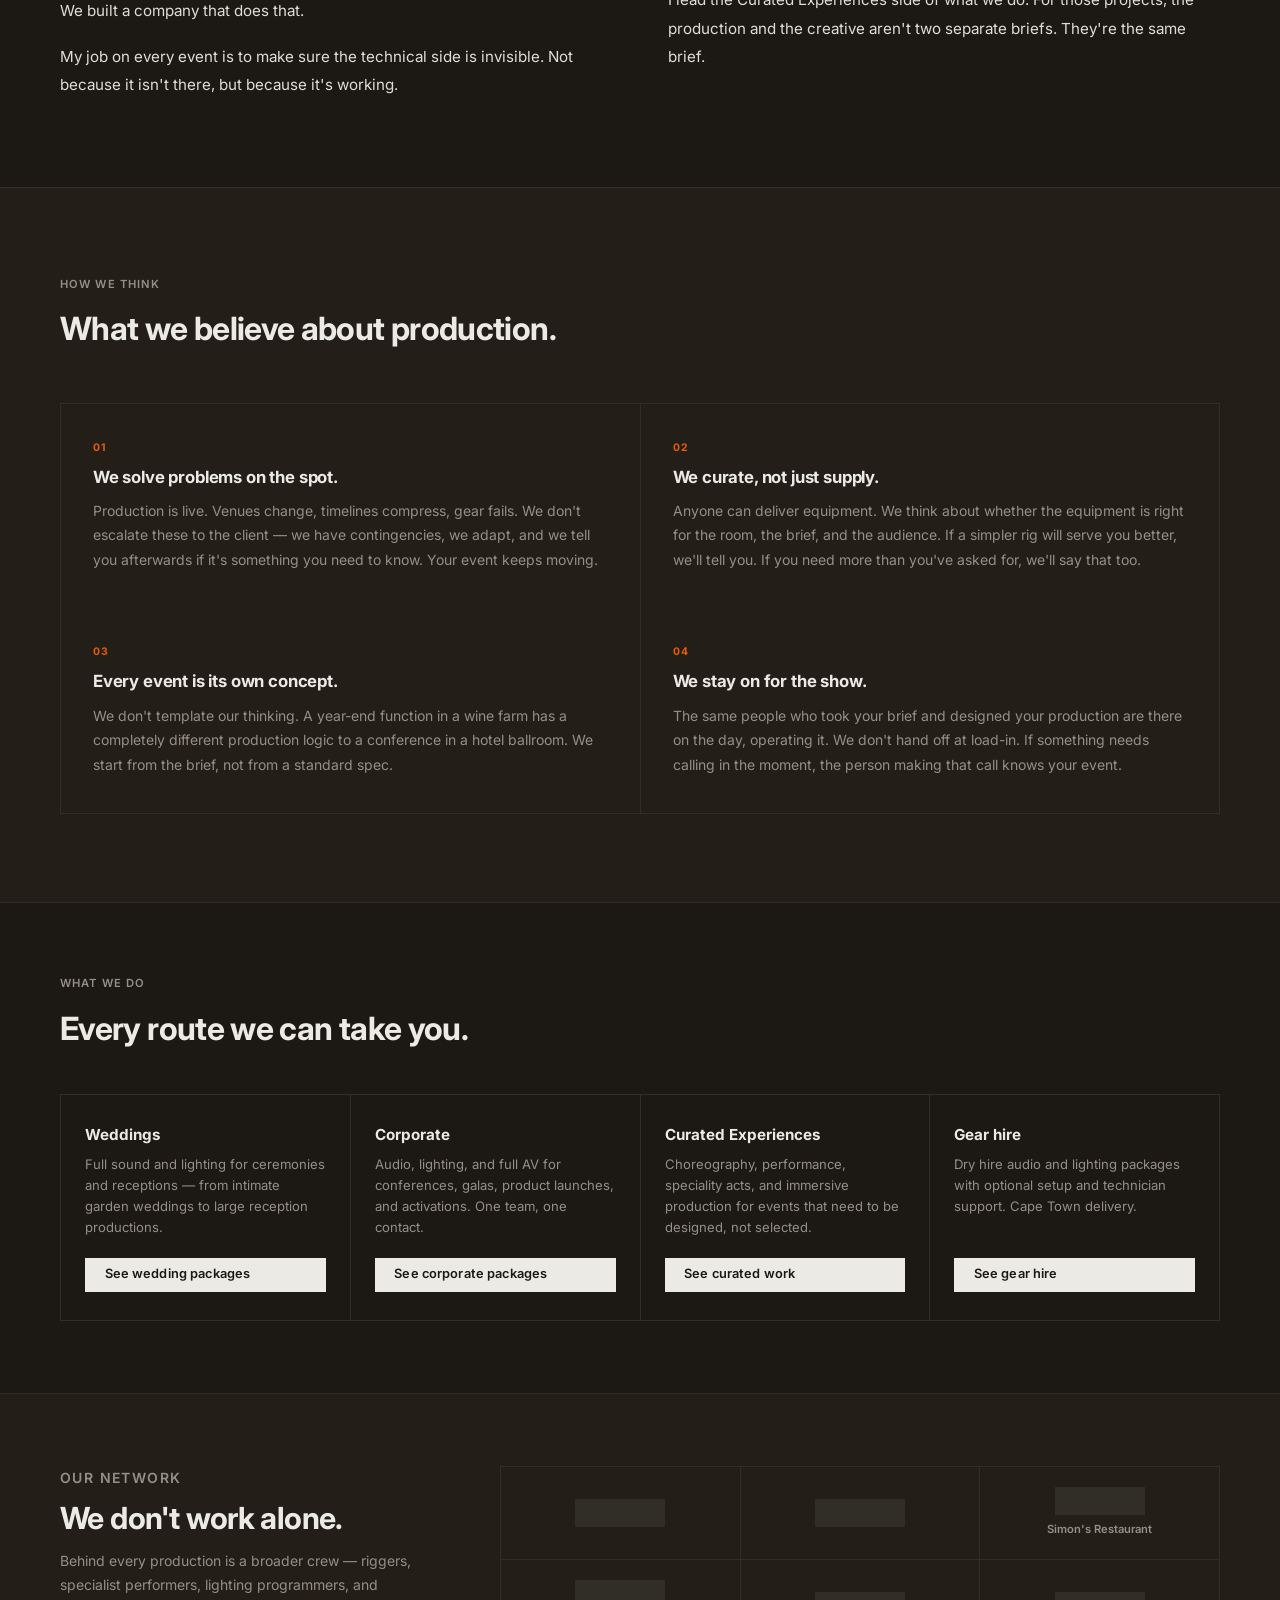
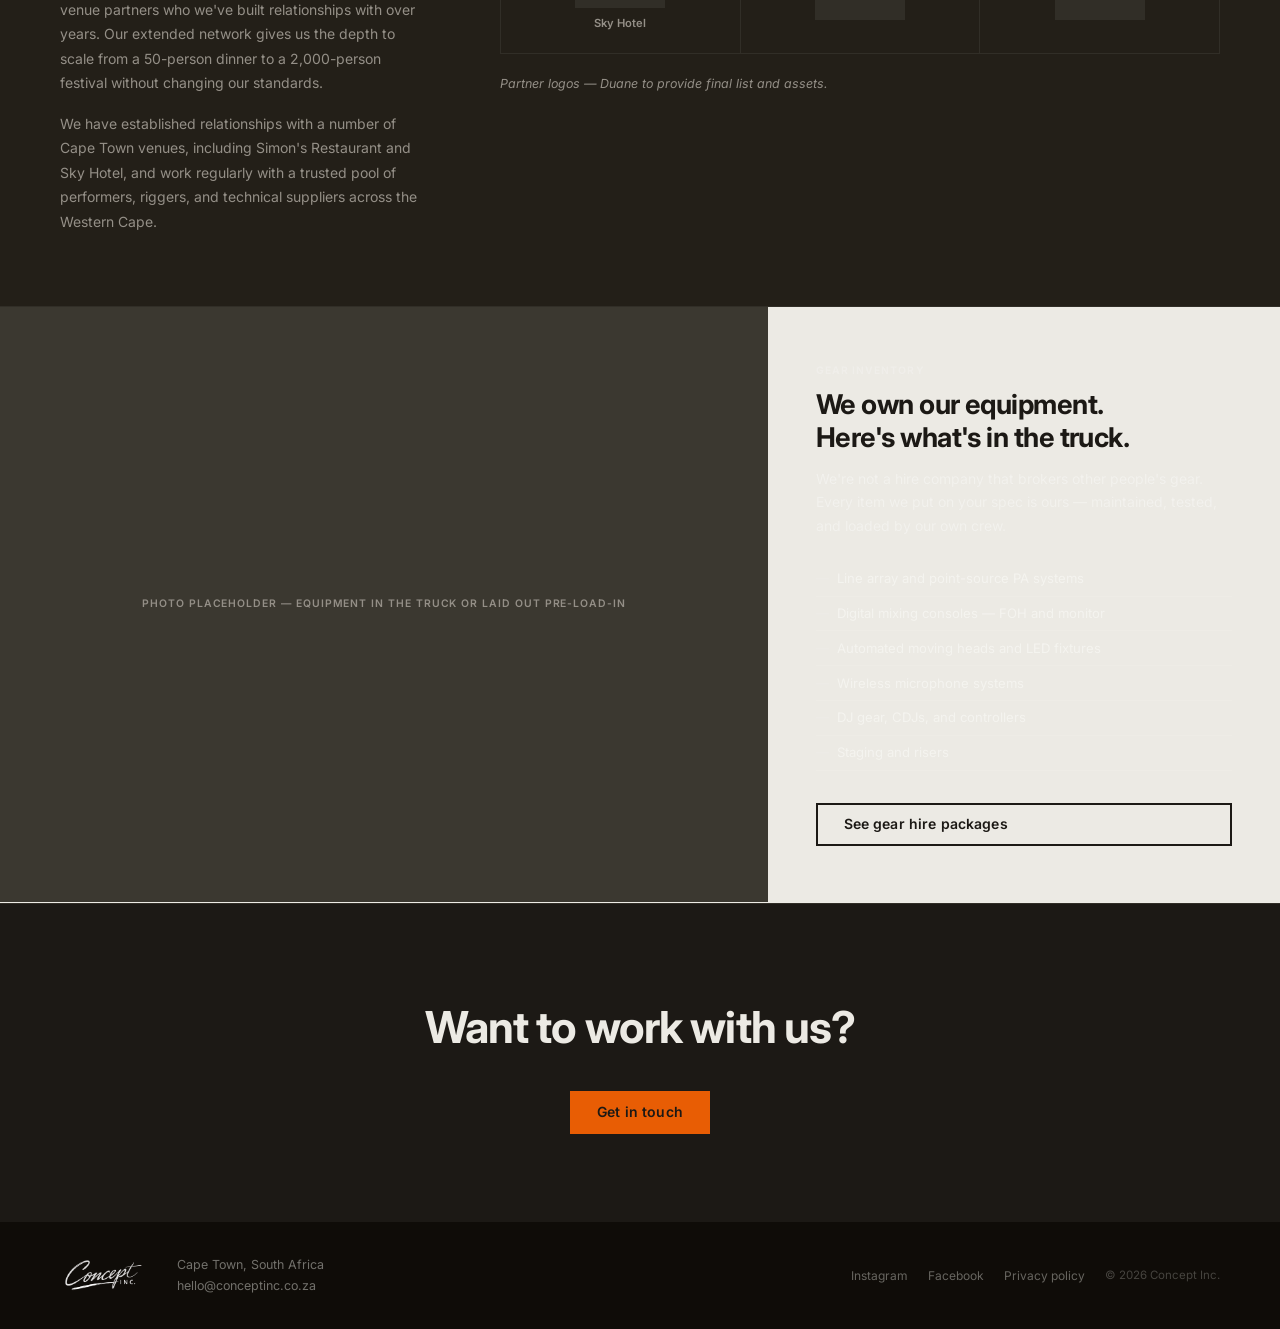
==== commit 0b5b7f1e: "chore: switch header logo to light version for dark theme Co-Authored-By: Claude Sonnet 4.6 <noreply" ====
--- a/about/index.html
+++ b/about/index.html
@@ -425,7 +425,7 @@
     <div class="container">
 
       <a href="/" class="wordmark" aria-label="Concept Inc. home">
-        <img src="../assets/logo v1.png" alt="Concept Inc." class="wordmark-img">
+        <img src="../assets/logo v1 light.png" alt="Concept Inc." class="wordmark-img">
       </a>
 
       <div class="header-right">
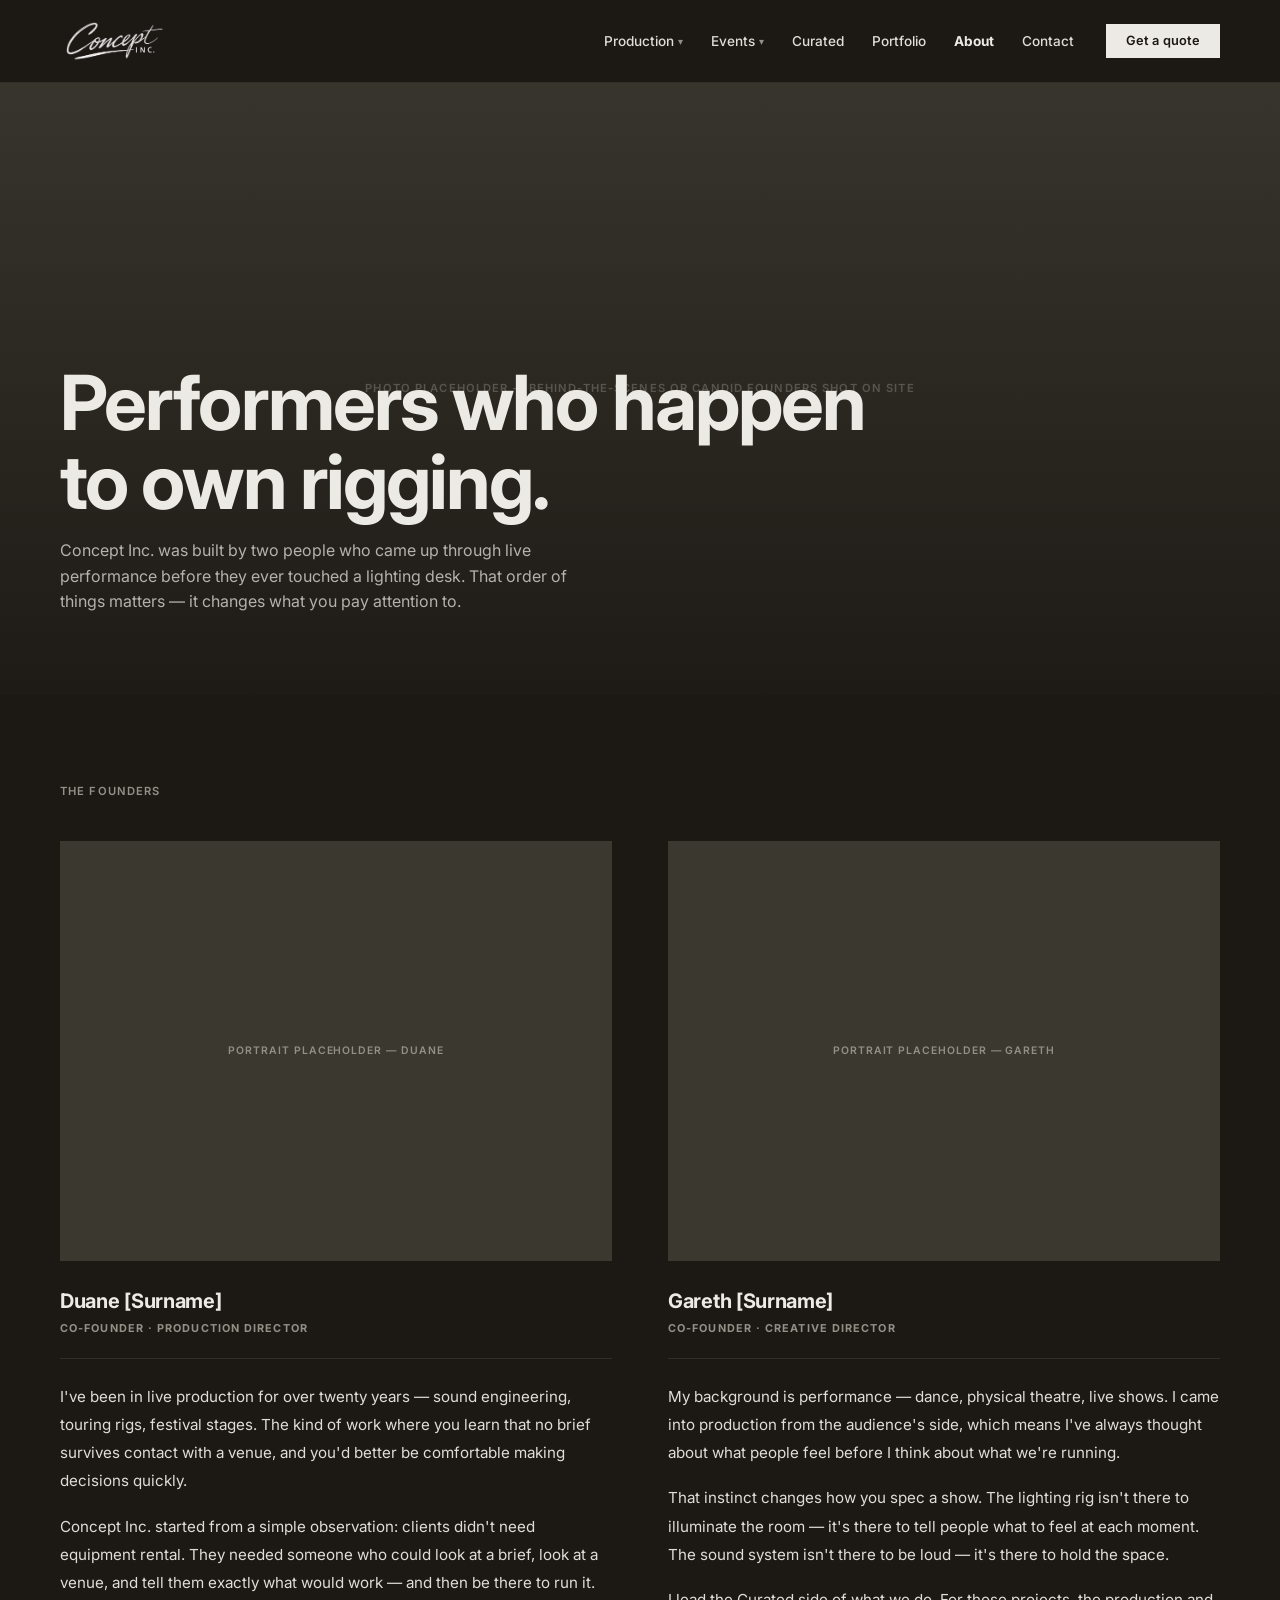
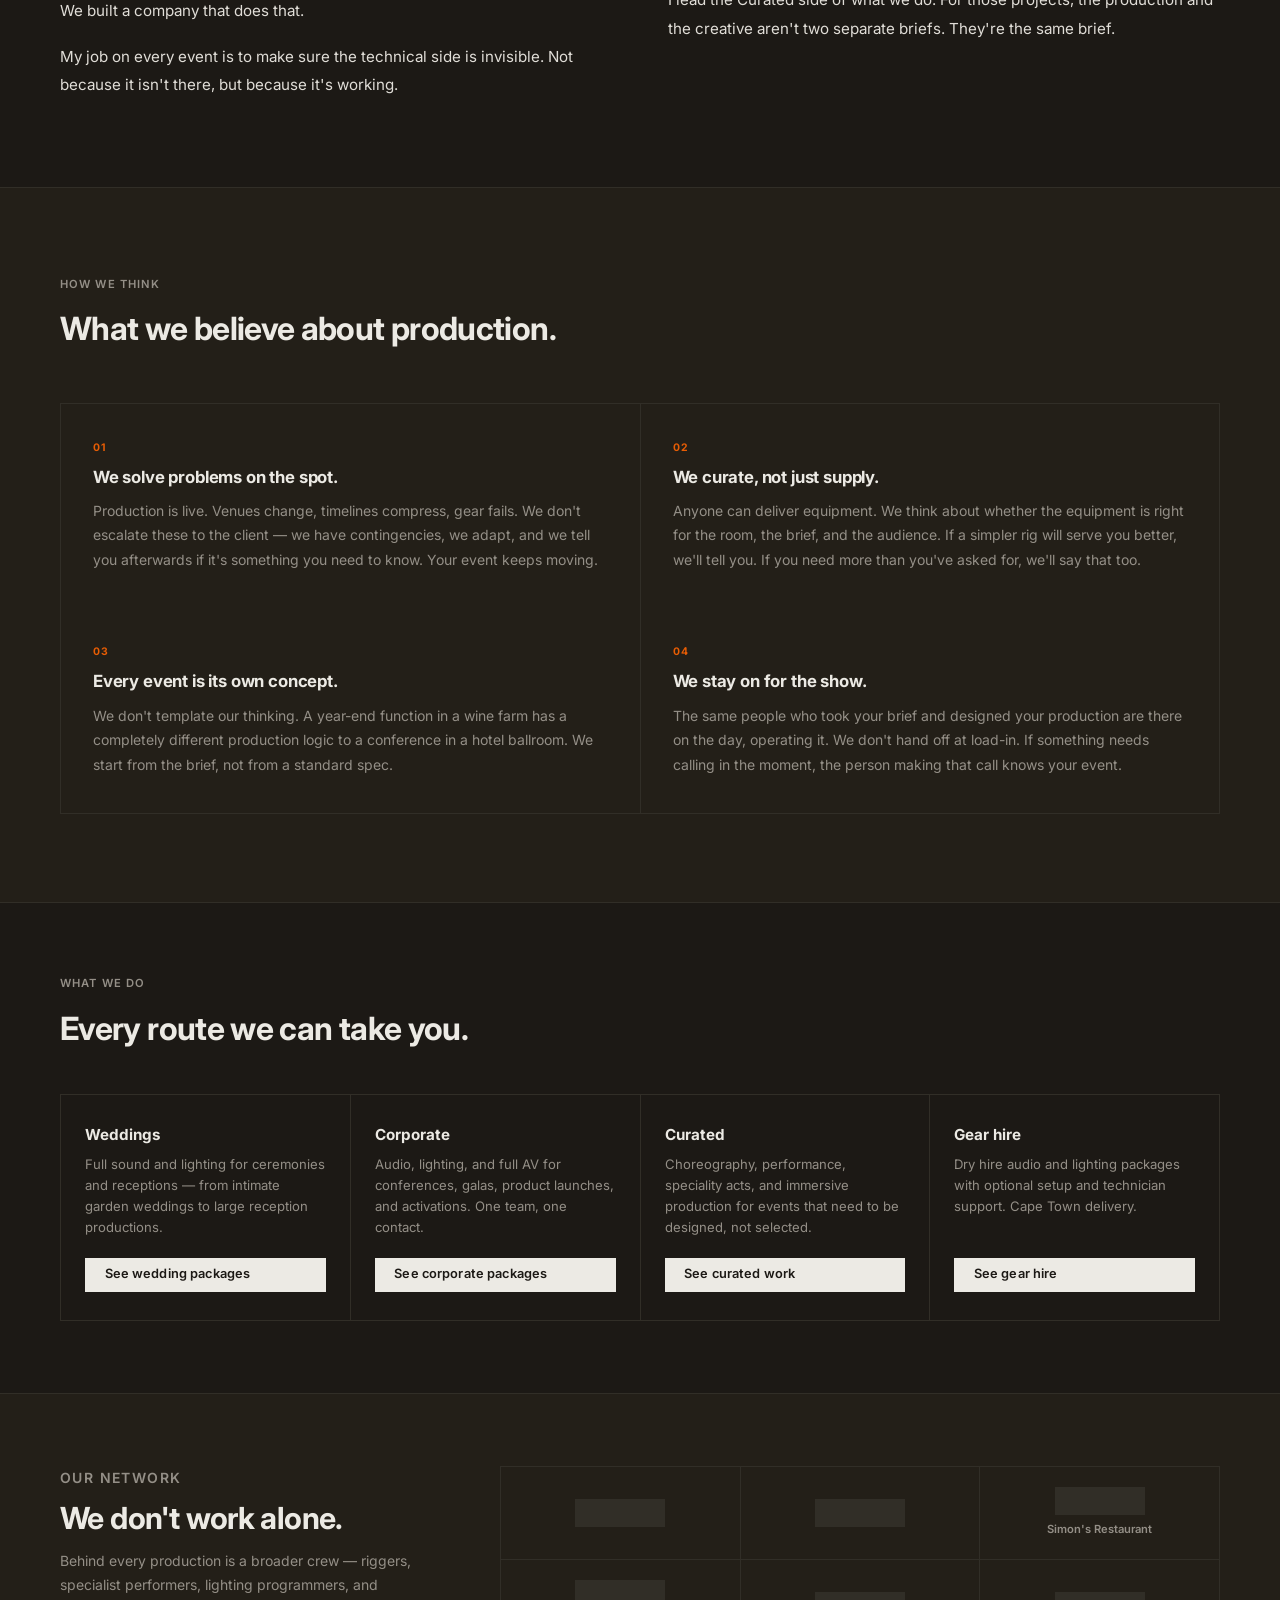
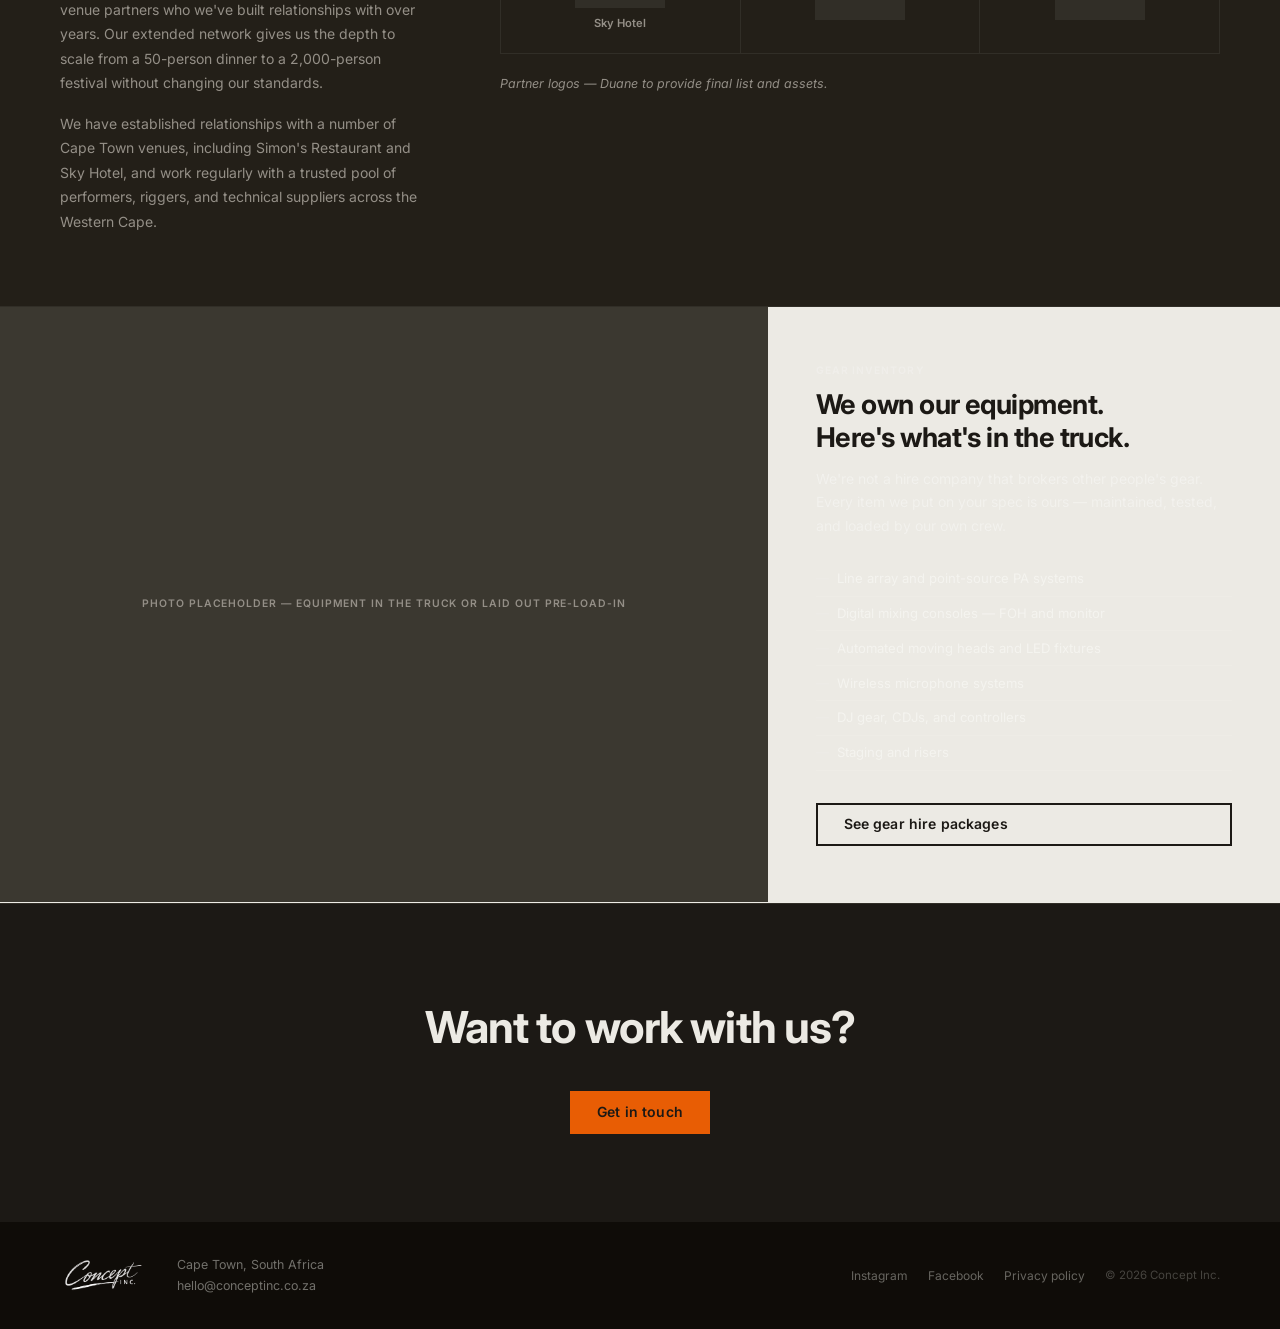
==== commit 8ce50cd2: "feat: rename What We Do → Production, Packages → Events, Curated Experiences → Curated - Rename what" ====
--- a/about/index.html
+++ b/about/index.html
@@ -433,16 +433,16 @@
         <nav aria-label="Primary navigation">
           <ul class="site-nav">
             <li class="has-dropdown">
-              <a href="/what-we-do" class="dropdown-toggle">What We Do <span class="chevron" aria-hidden="true">▾</span></a>
+              <a href="/production" class="dropdown-toggle">Production <span class="chevron" aria-hidden="true">▾</span></a>
               <ul class="dropdown">
-                <li><a href="/what-we-do#audio">Audio</a></li>
-                <li><a href="/what-we-do#lighting">Lighting</a></li>
-                <li><a href="/what-we-do#visual">Visual</a></li>
-                <li><a href="/what-we-do#full-production">Full Production</a></li>
+                <li><a href="/production#audio">Audio</a></li>
+                <li><a href="/production#lighting">Lighting</a></li>
+                <li><a href="/production#visual">Visual</a></li>
+                <li><a href="/production#full-production">Full Production</a></li>
               </ul>
             </li>
             <li class="has-dropdown">
-              <a href="#" class="dropdown-toggle">Packages <span class="chevron" aria-hidden="true">▾</span></a>
+              <a href="#" class="dropdown-toggle">Events <span class="chevron" aria-hidden="true">▾</span></a>
               <ul class="dropdown">
                 <li><a href="/packages/weddings">Weddings</a></li>
                 <li><a href="/packages/corporate">Corporate</a></li>
@@ -450,7 +450,7 @@
                 <li><a href="/packages/bespoke">Bespoke quote</a></li>
               </ul>
             </li>
-            <li><a href="/curated-experiences">Curated Experiences</a></li>
+            <li><a href="/curated">Curated</a></li>
             <li><a href="/portfolio">Portfolio</a></li>
             <li><a href="/about" aria-current="page">About</a></li>
             <li><a href="/contact">Contact</a></li>
@@ -550,7 +550,7 @@
               be loud — it's there to hold the space.
             </p>
             <p>
-              I lead the Curated Experiences side of what we do. For those
+              I lead the Curated side of what we do. For those
               projects, the production and the creative aren't two separate
               briefs. They're the same brief.
             </p>
@@ -648,9 +648,9 @@
         </div>
 
         <div class="capability-card">
-          <h3>Curated Experiences</h3>
+          <h3>Curated</h3>
           <p>Choreography, performance, speciality acts, and immersive production for events that need to be designed, not selected.</p>
-          <a href="/curated-experiences" class="btn btn-black btn-sm">See curated work</a>
+          <a href="/curated" class="btn btn-black btn-sm">See curated work</a>
         </div>
 
         <div class="capability-card">
